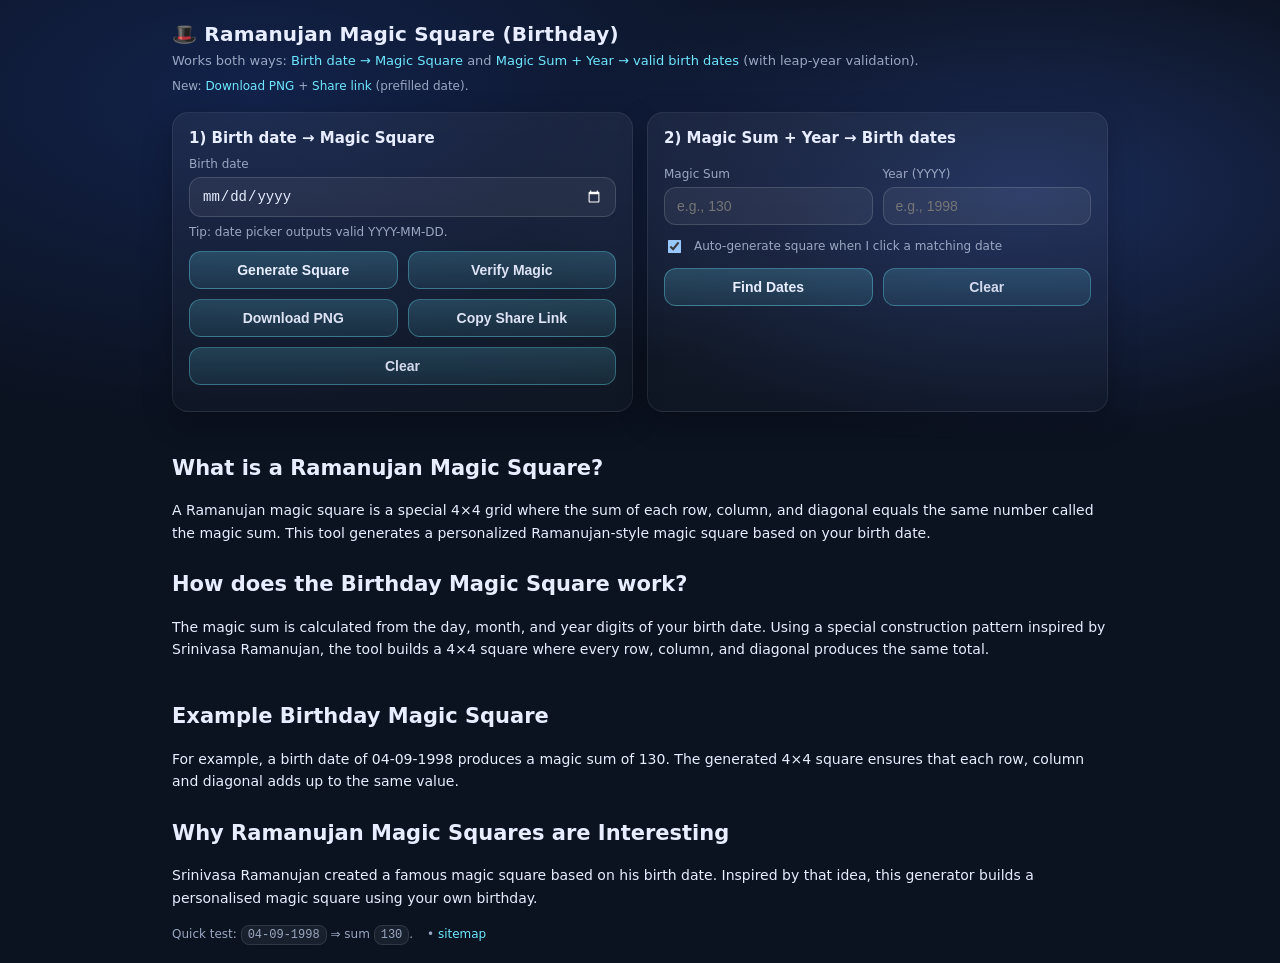
==== index.html @ a91598df "Update index.html" ====
<!doctype html>
<html lang="en">
<head>
  
  <meta charset="utf-8" />
  <meta name="google-site-verification" content="lwmIH0COVe7Sf23P18kkecGNqi7TehryeBCQibFoxdU" />
  <meta name="viewport" content="width=device-width,initial-scale=1" />
  <meta name="color-scheme" content="dark" />
  <meta name="theme-color" content="#0b1220" />

  <link rel="preload" as="image" href="./assets/og-image.png" />

  <title>Ramanujan Magic Square Generator – Birthday 4×4 Magic Square Calculator</title>
  <meta name="description" content="Generate a Ramanujan-style 4x4 birthday magic square instantly. Calculate magic sum, reverse-search birth dates, download PNG, and share your personalized magic square." />
  <meta name="robots" content="index,follow" />

  <link rel="canonical" href="https://alif1601.github.io/ramanujan-magic-square/" />

  <meta property="og:title" content="Ramanujan Magic Square Generator (Birthday Calculator)" />
<meta property="og:description" content="Generate a Ramanujan-style birthday magic square instantly. Enter your birth date to create a 4×4 magic square, download PNG, and share your personalized result." />
<meta property="og:type" content="website" />
<meta property="og:url" content="https://alif1601.github.io/ramanujan-magic-square/" />
<meta property="og:image" content="https://alif1601.github.io/ramanujan-magic-square/assets/og-image.png" />

  
  <meta name="twitter:card" content="summary_large_image" />
  <meta name="twitter:title" content="Ramanujan Magic Square Generator – Birthday 4×4 Magic Square Calculator" />
  <meta name="twitter:description" content="Generate a Ramanujan-style 4×4 birthday magic square instantly. Download PNG and share links." />
  <meta name="twitter:image" content="https://alif1601.github.io/ramanujan-magic-square/assets/og-image.png" />

  <link rel="manifest" href="./site.webmanifest" />
  <link rel="icon" href="./assets/favicon.svg" type="image/svg+xml" />
  <link rel="apple-touch-icon" href="./assets/apple-touch-icon.png" />

  <meta http-equiv="Content-Security-Policy"
      content="default-src 'self';
               img-src 'self' data: https:;
               style-src 'self' 'unsafe-inline';
               script-src 'self' 'unsafe-inline' https://www.googletagmanager.com https://www.google-analytics.com;
               connect-src 'self' https://www.google-analytics.com https://region1.google-analytics.com;
               object-src 'none';
               base-uri 'self';
               frame-ancestors 'none';" />

  <style>
    :root {
      --bg:#0b1220;
      --card:#121b2f;
      --muted:#9aa7c2;
      --text:#e8eeff;
      --accent:#6ee7ff;
      --good:#7CFF9A;
      --bad:#ff7c7c;
    }

    * { box-sizing: border-box; }

    body {
      margin: 0;
      font-family: system-ui, -apple-system, Segoe UI, Roboto, Arial, sans-serif;
      background:
        radial-gradient(1200px 600px at 20% 10%, #12224a 0%, transparent 55%),
        radial-gradient(1000px 500px at 80% 20%, #1b2c5a 0%, transparent 50%),
        var(--bg);
      color: var(--text);
    }

    .wrap {
      max-width: 980px;
      margin: 0 auto;
      padding: 22px;
    }

    header {
      display:flex;
      gap:14px;
      align-items:center;
      justify-content:space-between;
      flex-wrap:wrap;
    }

    h1 {
      margin: 0;
      font-size: 20px;
      letter-spacing: .2px;
    }

    .sub {
      margin-top: 6px;
      color: var(--muted);
      font-size: 13px;
      line-height: 1.35;
    }

    .grid {
      margin-top: 18px;
      display:grid;
      gap: 14px;
      grid-template-columns: 1fr;
    }

    @media (min-width: 860px) {
      .grid { grid-template-columns: 1fr 1fr; }
    }

    .card {
      background: linear-gradient(180deg, rgba(255,255,255,.05), rgba(255,255,255,.02));
      border: 1px solid rgba(255,255,255,.08);
      border-radius: 16px;
      padding: 16px;
      box-shadow: 0 10px 30px rgba(0,0,0,.25);
    }

    .card h2 {
      margin: 0 0 10px;
      font-size: 15px;
    }

    label {
      display:block;
      font-size: 12px;
      color: var(--muted);
      margin: 10px 0 6px;
    }

    input, button {
      width: 100%;
      background: rgba(255,255,255,.06);
      color: var(--text);
      border: 1px solid rgba(255,255,255,.14);
      border-radius: 12px;
      padding: 10px 12px;
      outline: none;
      font-size: 14px;
    }

    input:focus {
      border-color: rgba(110,231,255,.55);
      box-shadow: 0 0 0 3px rgba(110,231,255,.16);
    }

    button {
      cursor:pointer;
      background: linear-gradient(180deg, rgba(110,231,255,.20), rgba(110,231,255,.10));
      border-color: rgba(110,231,255,.35);
      transition: transform .05s ease;
      font-weight: 700;
    }

    button:active { transform: translateY(1px); }

    .row {
      display:grid;
      gap: 10px;
      grid-template-columns: 1fr;
    }

    @media (min-width: 520px) {
      .row { grid-template-columns: 1fr 1fr; }
    }

    .hint {
      font-size: 12px;
      color: var(--muted);
      margin-top: 8px;
    }

    .msg {
      margin-top: 10px;
      font-size: 13px;
    }

    .msg.good { color: var(--good); }
    .msg.bad { color: var(--bad); }

    .sq-wrap {
      margin-top: 10px;
      display:flex;
      gap: 14px;
      flex-wrap:wrap;
      align-items:flex-start;
    }

    table.square {
      border-collapse: separate;
      border-spacing: 8px;
      background: rgba(0,0,0,.18);
      padding: 10px;
      border-radius: 14px;
      border: 1px solid rgba(255,255,255,.08);
      min-width: 260px;
    }

    table.square td {
      text-align:center;
      padding: 10px 8px;
      min-width: 54px;
      background: rgba(255,255,255,.06);
      border: 1px solid rgba(255,255,255,.10);
      border-radius: 12px;
      font-variant-numeric: tabular-nums;
      font-weight: 750;
    }

    .pill {
      display:inline-flex;
      align-items:center;
      gap:8px;
      padding: 8px 10px;
      border-radius: 999px;
      border: 1px solid rgba(255,255,255,.10);
      background: rgba(255,255,255,.05);
      font-size: 12px;
      color: var(--muted);
      margin-top: 8px;
    }

    .pill b { color: var(--text); }
    .accent { color: var(--accent); }

    .results {
      margin-top: 10px;
      max-height: 260px;
      overflow:auto;
      border-radius: 12px;
      border: 1px solid rgba(255,255,255,.10);
      background: rgba(0,0,0,.18);
    }

    .results button.item {
      width: 100%;
      text-align:left;
      border: 0;
      border-bottom: 1px solid rgba(255,255,255,.08);
      border-radius: 0;
      background: transparent;
      padding: 10px 12px;
      font-weight: 650;
    }

    .results button.item:hover { background: rgba(255,255,255,.05); }
    .results button.item:last-child { border-bottom: 0; }

    footer {
      margin-top: 18px;
      color: var(--muted);
      font-size: 12px;
    }

    code.kbd {
      padding: 2px 6px;
      border-radius: 8px;
      background: rgba(255,255,255,.06);
      border:1px solid rgba(255,255,255,.10);
    }

    a {
      color: var(--accent);
      text-decoration: none;
    }

    a:hover { text-decoration: underline; }

    .seo-section {
      margin-top: 40px;
      font-size: 14px;
      line-height: 1.6;
    }

    .seo-section h2 {
      margin-top: 24px;
      margin-bottom: 8px;
    }

    .update-btn {
  width: auto;
  padding: 10px 16px;
  border-radius: 12px;
  border: 1px solid rgba(255, 255, 255, 0.16);
  background: linear-gradient(
    180deg,
    rgba(255, 255, 255, 0.16),
    rgba(255, 255, 255, 0.08)
  );
  color: #e8eeff;
  backdrop-filter: blur(14px);
  -webkit-backdrop-filter: blur(14px);
  box-shadow:
    0 8px 24px rgba(0, 0, 0, 0.22),
    inset 0 1px 0 rgba(255, 255, 255, 0.14);
  transition:
    transform 0.22s ease,
    background 0.22s ease,
    border-color 0.22s ease,
    box-shadow 0.22s ease;
}

.update-btn:hover {
  background: linear-gradient(
    180deg,
    rgba(110, 231, 255, 0.26),
    rgba(110, 231, 255, 0.12)
  );
  border-color: rgba(110, 231, 255, 0.48);
  box-shadow:
    0 12px 28px rgba(0, 0, 0, 0.28),
    0 0 0 1px rgba(110, 231, 255, 0.08),
    inset 0 1px 0 rgba(255, 255, 255, 0.18);
  transform: translateY(-2px) scale(1.02);
}

.update-btn:active {
  transform: translateY(1px) scale(0.99);
  box-shadow:
    0 6px 16px rgba(0, 0, 0, 0.22),
    inset 0 1px 0 rgba(255, 255, 255, 0.12);
}

.update-btn:focus-visible {
  outline: none;
  border-color: rgba(110, 231, 255, 0.58);
  box-shadow:
    0 0 0 4px rgba(110, 231, 255, 0.16),
    0 10px 24px rgba(0, 0, 0, 0.24);
}
  </style>

<script type="application/ld+json">
{
  "@context": "https://schema.org",
  "@type": "WebApplication",
  "name": "Ramanujan Magic Square Generator",
  "applicationCategory": "EducationalApplication",
  "operatingSystem": "Any",
  "url": "https://alif1601.github.io/ramanujan-magic-square/",
  "description": "Generate Ramanujan-style 4x4 birthday magic squares and reverse-search dates from Magic Sum and Year."
}
</script>

<script type="application/ld+json">
{
  "@context": "https://schema.org",
  "@type": "FAQPage",
  "mainEntity": [
    {
      "@type": "Question",
      "name": "What is a Ramanujan magic square?",
      "acceptedAnswer": {
        "@type": "Answer",
        "text": "A Ramanujan magic square is a 4x4 grid where each row, column, and diagonal adds up to the same number."
      }
    },
    {
      "@type": "Question",
      "name": "How does the birthday magic square work?",
      "acceptedAnswer": {
        "@type": "Answer",
        "text": "The magic sum is calculated from the day, month, and year parts of a birth date, then arranged into a special 4x4 pattern."
      }
    },
    {
      "@type": "Question",
      "name": "Can I download and share my magic square?",
      "acceptedAnswer": {
        "@type": "Answer",
        "text": "Yes. You can download your generated magic square as a PNG image and copy a shareable link."
      }
    }
  ]
}
</script>


<!-- Google Analytics -->
<script async src="https://www.googletagmanager.com/gtag/js?id=G-GKW99BFEE0"></script>
<script>
window.dataLayer = window.dataLayer || [];
function gtag(){dataLayer.push(arguments);}
gtag('js', new Date());

gtag('config', 'G-GKW99BFEE0');
</script>
  
</head>

<body>
<div id="updateBanner" style="
  display:none;
  position: fixed;
  left: 14px;
  right: 14px;
  bottom: 14px;
  z-index: 9999;
  background: linear-gradient(
    180deg,
    rgba(18,27,47,0.82),
    rgba(18,27,47,0.68)
  );
  backdrop-filter: blur(18px);
  -webkit-backdrop-filter: blur(18px);
  border: 1px solid rgba(255,255,255,.12);
  border-radius: 16px;
  padding: 14px;
  box-shadow:
    0 12px 32px rgba(0,0,0,.38),
    inset 0 1px 0 rgba(255,255,255,.08);
  color: #e8eeff;
">
  <div style="display:flex; gap:12px; align-items:center; justify-content:space-between; flex-wrap:wrap;">
    <div style="font-size:13px; line-height:1.5;">
      🔄 <b>New version available.</b> Refresh to update your app.
    </div>

    <div style="display:flex; gap:10px; align-items:center;">
      <button id="btnRefreshNow" class="update-btn" type="button">Refresh</button>
      <button id="btnDismissUpdate" class="update-btn" type="button" style="opacity:.92;">Later</button>
    </div>
  </div>
</div>

  <div class="wrap">
    <header>
      <div>
        <h1>🎩 Ramanujan Magic Square (Birthday)</h1>
        <div class="sub">
          Works both ways: <span class="accent">Birth date → Magic Square</span> and
          <span class="accent">Magic Sum + Year → valid birth dates</span> (with leap-year validation).
          <div class="hint">
            New: <span class="accent">Download PNG</span> + <span class="accent">Share link</span> (prefilled date).
          </div>
        </div>
      </div>
    </header>

    <div class="grid">
      <section class="card" aria-label="Birth date to Magic Square">
        <h2>1) Birth date → Magic Square</h2>

        <label for="dob">Birth date</label>
        <input id="dob" type="date" />

        <div class="hint">Tip: date picker outputs valid YYYY-MM-DD.</div>

        <div style="margin-top:12px; display:flex; gap:10px; flex-wrap:wrap;">
          <button id="btnGen" type="button" style="flex:1; min-width:180px;">Generate Square</button>
          <button id="btnVerify1" type="button" style="flex:1; min-width:180px; opacity:.95;">Verify Magic</button>
          <button id="btnPng1" type="button" style="flex:1; min-width:180px; opacity:.95;">Download PNG</button>
          <button id="btnShare1" type="button" style="flex:1; min-width:180px; opacity:.95;">Copy Share Link</button>
          <button id="btnClear1" type="button" style="flex:1; min-width:140px; opacity:.9;">Clear</button>
        </div>

        <div id="msg1" class="msg" role="status" aria-live="polite"></div>

        <div id="out1" class="sq-wrap" style="display:none;">
          <div>
            <table class="square" id="sq1" aria-label="Generated magic square"></table>
            <div class="pill">Magic Sum: <b id="sum1"></b></div>
            <div class="pill">Top row: <b id="toprow1"></b></div>
            <div class="pill">Verify: <b id="verify1"></b></div>
          </div>
          <div style="flex:1; min-width:220px;">
            <div class="pill">Formula: <b>S = d + m + (y/100) + (y%100)</b></div>
            <div class="hint" style="margin-top:10px;">
              This generates a true 4×4 magic square (all rows/cols/diagonals sum to S).
            </div>
            <div class="hint" style="margin-top:6px;">
              Share link example: <code class="kbd">?d=4&m=9&y=1998</code>
            </div>
          </div>
        </div>
      </section>

      <section class="card" aria-label="Reverse search from Magic Sum and Year">
        <h2>2) Magic Sum + Year → Birth dates</h2>

        <div class="row">
          <div>
            <label for="sumIn">Magic Sum</label>
            <input id="sumIn" type="number" inputmode="numeric" placeholder="e.g., 130" />
          </div>
          <div>
            <label for="yearIn">Year (YYYY)</label>
            <input id="yearIn" type="number" inputmode="numeric" placeholder="e.g., 1998" />
          </div>
        </div>

        <label for="autoSquare" style="display:flex; gap:10px; align-items:center; margin-top:12px;">
          <input id="autoSquare" type="checkbox" style="width:auto; transform: scale(1.05);" checked />
          Auto-generate square when I click a matching date
        </label>

        <div style="margin-top:12px; display:flex; gap:10px; flex-wrap:wrap;">
          <button id="btnFind" type="button" style="flex:1; min-width:180px;">Find Dates</button>
          <button id="btnClear2" type="button" style="flex:1; min-width:140px; opacity:.9;">Clear</button>
        </div>

        <div id="msg2" class="msg" role="status" aria-live="polite"></div>

        <div id="resultBox" style="display:none;">
          <div class="pill">Matches found: <b id="count2"></b></div>
          <div class="results" id="results" aria-label="Matching dates list"></div>

          <div id="picked" style="display:none; margin-top:12px;">
            <div class="pill">Selected date: <b id="pickedDate"></b></div>
            <div class="sq-wrap">
              <table class="square" id="sq2" aria-label="Magic square for selected date"></table>
              <div>
                <div class="pill">Magic Sum: <b id="sum2"></b></div>
                <div class="pill">Top row: <b id="toprow2"></b></div>
                <div class="pill">Verify: <b id="verify2"></b></div>

                <button id="btnVerify2" type="button" style="margin-top:10px;">Verify Magic</button>
                <button id="btnPng2" type="button" style="margin-top:10px;">Download PNG</button>
                <button id="btnShare2" type="button" style="margin-top:10px;">Copy Share Link</button>
              </div>
            </div>
          </div>
        </div>
      </section>
    </div>

    <section class="seo-section">
      <h2>What is a Ramanujan Magic Square?</h2>
      <p>
        A Ramanujan magic square is a special 4×4 grid where the sum of each row,
        column, and diagonal equals the same number called the magic sum.
        This tool generates a personalized Ramanujan-style magic square
        based on your birth date.
      </p>

      <h2>How does the Birthday Magic Square work?</h2>
      <p>
        The magic sum is calculated from the day, month, and year digits of
        your birth date. Using a special construction pattern inspired by
        Srinivasa Ramanujan, the tool builds a 4×4 square where every row,
        column, and diagonal produces the same total.
      </p>
    </section>

    <section class="seo-section">

<h2>Example Birthday Magic Square</h2>

<p>
For example, a birth date of 04-09-1998 produces a magic sum of 130.
The generated 4×4 square ensures that each row, column and diagonal
adds up to the same value.
</p>

<h2>Why Ramanujan Magic Squares are Interesting</h2>

<p>
Srinivasa Ramanujan created a famous magic square based on his birth
date. Inspired by that idea, this generator builds a personalised
magic square using your own birthday.
</p>

</section>

    <footer>
      Quick test: <code class="kbd">04-09-1998</code> ⇒ sum <code class="kbd">130</code>.
      <span style="margin-left:10px;">•</span>
      <a href="./sitemap.xml">sitemap</a>
    </footer>
  </div>

  <script>
(function registerSW() {
  if (!("serviceWorker" in navigator)) return;

  const banner = document.getElementById("updateBanner");
  const btnRefresh = document.getElementById("btnRefreshNow");
  const btnDismiss = document.getElementById("btnDismissUpdate");

  function showBanner(reg) {
    if (!banner) return;
    banner.style.display = "block";

    btnDismiss?.addEventListener("click", () => {
      banner.style.display = "none";
    }, { once: true });

    btnRefresh?.addEventListener("click", () => {
      if (reg && reg.waiting) {
        reg.waiting.postMessage({ type: "SKIP_WAITING" });
      } else {
        window.location.reload();
      }
    }, { once: true });
  }

  window.addEventListener("load", async () => {
    try {
      const reg = await navigator.serviceWorker.register("./sw.js");

      if (reg.waiting) showBanner(reg);

      reg.addEventListener("updatefound", () => {
        const newWorker = reg.installing;
        if (!newWorker) return;

        newWorker.addEventListener("statechange", () => {
          if (newWorker.state === "installed" && navigator.serviceWorker.controller) {
            showBanner(reg);
          }
        });
      });

      let reloaded = false;
      navigator.serviceWorker.addEventListener("controllerchange", () => {
        if (reloaded) return;
        reloaded = true;
        window.location.reload();
      });
    } catch {
      // ignore SW errors
    }
  });
})();

    function showToast(text) {
      const toast = document.createElement("div");
      toast.textContent = text;
      toast.style.position = "fixed";
      toast.style.bottom = "20px";
      toast.style.left = "50%";
      toast.style.transform = "translateX(-50%)";
      toast.style.background = "#121b2f";
      toast.style.color = "#e8eeff";
      toast.style.padding = "10px 16px";
      toast.style.borderRadius = "10px";
      toast.style.fontSize = "13px";
      toast.style.zIndex = "9999";
      document.body.appendChild(toast);

      setTimeout(() => {
        toast.remove();
      }, 2000);
    }

    function isLeapYear(y) {
      if (y % 400 === 0) return true;
      if (y % 100 === 0) return false;
      return (y % 4 === 0);
    }

    function daysInMonth(m, y) {
      switch (m) {
        case 1: return 31;
        case 2: return isLeapYear(y) ? 29 : 28;
        case 3: return 31;
        case 4: return 30;
        case 5: return 31;
        case 6: return 30;
        case 7: return 31;
        case 8: return 31;
        case 9: return 30;
        case 10: return 31;
        case 11: return 30;
        case 12: return 31;
        default: return 0;
      }
    }

    function pad2(n) {
      return String(n).padStart(2, "0");
    }

    function parseDateInput(iso) {
      if (!iso || !/^\d{4}-\d{2}-\d{2}$/.test(iso)) return null;
      const [Y, M, D] = iso.split("-").map(Number);
      const maxD = daysInMonth(M, Y);
      if (M < 1 || M > 12) return null;
      if (D < 1 || D > maxD) return null;
      return { d: D, m: M, y: Y };
    }

    function buildMagicSquare(d, m, y) {
      const a = Math.floor(y / 100);
      const b = y % 100;
      const S = d + m + a + b;

      const sq = [
        [d,     m,     a,     b],
        [b + 1, a - 1, m - 3, d + 3],
        [m - 2, d + 2, b + 2, a - 2],
        [a + 1, b - 1, d + 1, m - 1],
      ];

      return { sq, S, topRow: `${d} + ${m} + ${a} + ${b} = ${S}` };
    }

    function renderSquare(tableEl, sq) {
      tableEl.innerHTML = "";
      const tbody = document.createElement("tbody");
      for (let i = 0; i < 4; i++) {
        const tr = document.createElement("tr");
        for (let j = 0; j < 4; j++) {
          const td = document.createElement("td");
          td.textContent = sq[i][j];
          tr.appendChild(td);
        }
        tbody.appendChild(tr);
      }
      tableEl.appendChild(tbody);
    }

    function setMsg(el, text, kind) {
      el.textContent = text || "";
      el.className = "msg " + (kind || "");
    }

    function verifyMagicSquare(sq, expectedSum) {
      if (!sq || sq.length !== 4) return { ok: false, detail: "Invalid square" };

      const sums = [];

      for (let r = 0; r < 4; r++) {
        sums.push(sq[r].reduce((a, v) => a + v, 0));
      }

      for (let c = 0; c < 4; c++) {
        let s = 0;
        for (let r = 0; r < 4; r++) s += sq[r][c];
        sums.push(s);
      }

      let d1 = 0, d2 = 0;
      for (let i = 0; i < 4; i++) {
        d1 += sq[i][i];
        d2 += sq[i][3 - i];
      }
      sums.push(d1, d2);

      const ok = sums.every(v => v === expectedSum);
      if (ok) {
        return { ok: true, detail: `✅ All rows/cols/diagonals = ${expectedSum}` };
      }

      const bad = sums.filter(v => v !== expectedSum);
      return { ok: false, detail: `❌ Not magic. Expected ${expectedSum}, mismatches: ${bad.join(", ")}` };
    }

    function getBaseUrl() {
      return window.location.origin + window.location.pathname.replace(/\/index\.html$/, "");
    }

    function buildShareUrl(d, m, y) {
      const base = getBaseUrl().replace(/\/$/, "");
      const qs = new URLSearchParams({ d: String(d), m: String(m), y: String(y) });
      return `${base}/?${qs.toString()}`;
    }

    async function copyToClipboard(text) {
      try {
        await navigator.clipboard.writeText(text);
        return true;
      } catch {
        const ta = document.createElement("textarea");
        ta.value = text;
        ta.style.position = "fixed";
        ta.style.left = "-9999px";
        document.body.appendChild(ta);
        ta.select();
        const ok = document.execCommand("copy");
        document.body.removeChild(ta);
        return ok;
      }
    }

    function roundRect(ctx, x, y, w, h, r, fill, stroke) {
      const radius = typeof r === "number" ? { tl: r, tr: r, br: r, bl: r } : r;
      ctx.beginPath();
      ctx.moveTo(x + radius.tl, y);
      ctx.lineTo(x + w - radius.tr, y);
      ctx.quadraticCurveTo(x + w, y, x + w, y + radius.tr);
      ctx.lineTo(x + w, y + h - radius.br);
      ctx.quadraticCurveTo(x + w, y + h, x + w - radius.br, y + h);
      ctx.lineTo(x + radius.bl, y + h);
      ctx.quadraticCurveTo(x, y + h, x, y + h - radius.bl);
      ctx.lineTo(x, y + radius.tl);
      ctx.quadraticCurveTo(x, y, x + radius.tl, y);
      ctx.closePath();
      if (fill) ctx.fill();
      if (stroke) ctx.stroke();
    }

    function drawSquareToCanvas(ctx, sq, S, title) {
      const W = ctx.canvas.width;
      const H = ctx.canvas.height;

      ctx.fillStyle = "#0b1220";
      ctx.fillRect(0, 0, W, H);

      ctx.fillStyle = "#e8eeff";
      ctx.font = "700 44px system-ui, -apple-system, Segoe UI, Roboto, Arial";
      ctx.fillText(title, 60, 90);

      ctx.fillStyle = "#9aa7c2";
      ctx.font = "500 28px system-ui, -apple-system, Segoe UI, Roboto, Arial";
      ctx.fillText(`Magic Sum: ${S}`, 60, 135);

      const gridSize = 520;
      const x0 = 60;
      const y0 = 180;
      const cell = gridSize / 4;

      ctx.fillStyle = "rgba(255,255,255,0.06)";
      roundRect(ctx, x0 - 18, y0 - 18, gridSize + 36, gridSize + 36, 24, true, false);

      ctx.font = "700 44px ui-monospace, SFMono-Regular, Menlo, Monaco, Consolas, 'Liberation Mono', 'Courier New', monospace";
      ctx.textAlign = "center";
      ctx.textBaseline = "middle";

      for (let r = 0; r < 4; r++) {
        for (let c = 0; c < 4; c++) {
          const x = x0 + c * cell;
          const y = y0 + r * cell;

          ctx.fillStyle = "rgba(255,255,255,0.08)";
          roundRect(ctx, x + 10, y + 10, cell - 20, cell - 20, 18, true, false);

          ctx.fillStyle = "#e8eeff";
          ctx.fillText(String(sq[r][c]), x + cell / 2, y + cell / 2);
        }
      }

      ctx.textAlign = "left";
      ctx.fillStyle = "#6ee7ff";
      ctx.font = "600 24px system-ui, -apple-system, Segoe UI, Roboto, Arial";
      ctx.fillText("Ramanujan Magic Square", 60, H - 60);

      ctx.fillStyle = "#9aa7c2";
      ctx.font = "500 20px system-ui, -apple-system, Segoe UI, Roboto, Arial";
      ctx.fillText(getBaseUrl(), 60, H - 30);
    }

    function downloadSquarePNG(sq, S, label) {
      const canvas = document.createElement("canvas");
      canvas.width = 1200;
      canvas.height = 800;

      const ctx = canvas.getContext("2d");
      drawSquareToCanvas(ctx, sq, S, `Birthday: ${label}`);

      const a = document.createElement("a");
      a.download = `ramanujan-magic-square-${label}.png`;
      a.href = canvas.toDataURL("image/png");
      a.click();
    }

    const dob = document.getElementById("dob");
    const btnGen = document.getElementById("btnGen");
    const btnVerify1 = document.getElementById("btnVerify1");
    const btnPng1 = document.getElementById("btnPng1");
    const btnShare1 = document.getElementById("btnShare1");
    const btnClear1 = document.getElementById("btnClear1");
    const msg1 = document.getElementById("msg1");
    const out1 = document.getElementById("out1");
    const sq1 = document.getElementById("sq1");
    const sum1 = document.getElementById("sum1");
    const toprow1 = document.getElementById("toprow1");
    const verify1 = document.getElementById("verify1");

    const sumIn = document.getElementById("sumIn");
    const yearIn = document.getElementById("yearIn");
    const autoSquare = document.getElementById("autoSquare");
    const btnFind = document.getElementById("btnFind");
    const btnClear2 = document.getElementById("btnClear2");
    const msg2 = document.getElementById("msg2");
    const resultBox = document.getElementById("resultBox");
    const results = document.getElementById("results");
    const count2 = document.getElementById("count2");
    const picked = document.getElementById("picked");
    const pickedDate = document.getElementById("pickedDate");
    const sq2 = document.getElementById("sq2");
    const sum2 = document.getElementById("sum2");
    const toprow2 = document.getElementById("toprow2");
    const verify2 = document.getElementById("verify2");
    const btnVerify2 = document.getElementById("btnVerify2");
    const btnPng2 = document.getElementById("btnPng2");
    const btnShare2 = document.getElementById("btnShare2");

    let lastSq1 = null;
    let lastS1 = null;

    btnGen.addEventListener("click", () => {
      const p = parseDateInput(dob.value);
      if (!p) {
        out1.style.display = "none";
        setMsg(msg1, "Please pick a valid date.", "bad");
        return;
      }

      const { sq, S, topRow } = buildMagicSquare(p.d, p.m, p.y);
      lastSq1 = sq;
      lastS1 = S;

      renderSquare(sq1, sq);
      sum1.textContent = S;
      toprow1.textContent = topRow;

      const v = verifyMagicSquare(sq, S);
      verify1.textContent = v.detail;

      out1.style.display = "flex";
      setMsg(msg1, `Done! Generated square for ${pad2(p.d)}-${pad2(p.m)}-${p.y}.`, "good");

      sumIn.value = S;
      yearIn.value = p.y;
    });

    btnVerify1.addEventListener("click", () => {
      if (!lastSq1 || !Number.isFinite(lastS1)) {
        setMsg(msg1, "Generate a square first, then verify.", "bad");
        return;
      }
      const v = verifyMagicSquare(lastSq1, lastS1);
      verify1.textContent = v.detail;
      setMsg(msg1, v.ok ? "Magic square verified ✅" : "Verification failed ❌", v.ok ? "good" : "bad");
    });

    btnPng1.addEventListener("click", () => {
      const p = parseDateInput(dob.value);
      if (!p) {
        setMsg(msg1, "Pick a valid date first.", "bad");
        return;
      }
      const { sq, S } = buildMagicSquare(p.d, p.m, p.y);
      const label = `${pad2(p.d)}-${pad2(p.m)}-${p.y}`;
      downloadSquarePNG(sq, S, label);
      setMsg(msg1, "PNG downloaded ✅", "good");
      showToast("PNG downloaded!");
    });

    btnShare1.addEventListener("click", async () => {
      const p = parseDateInput(dob.value);
      if (!p) {
        setMsg(msg1, "Pick a valid date first.", "bad");
        return;
      }
      const url = buildShareUrl(p.d, p.m, p.y);
      const ok = await copyToClipboard(url);
      setMsg(msg1, ok ? "Share link copied ✅" : "Copy failed ❌", ok ? "good" : "bad");
      if (ok) showToast("Link copied!");
    });

    btnClear1.addEventListener("click", () => {
      dob.value = "";
      out1.style.display = "none";
      setMsg(msg1, "", "");
      lastSq1 = null;
      lastS1 = null;
    });

    function findDates(S, y) {
      const a = Math.floor(y / 100);
      const b = y % 100;
      const matches = [];
      for (let m = 1; m <= 12; m++) {
        const maxD = daysInMonth(m, y);
        for (let d = 1; d <= maxD; d++) {
          if (d + m + a + b === S) matches.push({ d, m, y });
        }
      }
      return matches;
    }

    function showPicked(dmy) {
      const label = `${pad2(dmy.d)}-${pad2(dmy.m)}-${dmy.y}`;
      pickedDate.textContent = label;

      const { sq, S, topRow } = buildMagicSquare(dmy.d, dmy.m, dmy.y);
      renderSquare(sq2, sq);
      sum2.textContent = S;
      toprow2.textContent = topRow;

      const v = verifyMagicSquare(sq, S);
      verify2.textContent = v.detail;

      picked.style.display = "block";
    }

    btnFind.addEventListener("click", () => {
      const S = Number(sumIn.value);
      const y = Number(yearIn.value);

      if (!Number.isFinite(S) || sumIn.value.trim() === "") {
        setMsg(msg2, "Please enter a valid Magic Sum (number).", "bad");
        resultBox.style.display = "none";
        return;
      }

      if (!Number.isInteger(y) || y <= 0 || yearIn.value.trim() === "") {
        setMsg(msg2, "Please enter a valid Year (positive integer).", "bad");
        resultBox.style.display = "none";
        return;
      }

      const matches = findDates(S, y);
      results.innerHTML = "";
      picked.style.display = "none";
      resultBox.style.display = "block";
      count2.textContent = matches.length;

      if (matches.length === 0) {
        setMsg(msg2, `No valid birth date found for Magic Sum ${S} in year ${y}.`, "bad");
        return;
      }

      setMsg(msg2, `Found ${matches.length} valid date(s). Click one to view its magic square.`, "good");

      for (const dmy of matches) {
        const btn = document.createElement("button");
        btn.type = "button";
        btn.className = "item";
        btn.textContent = `${pad2(dmy.d)}-${pad2(dmy.m)}-${dmy.y}`;
        btn.addEventListener("click", () => {
          if (autoSquare.checked) {
            showPicked(dmy);
          } else {
            picked.style.display = "none";
            setMsg(msg2, `Selected ${btn.textContent}. (Enable auto-generate to show square)`, "good");
          }
        });
        results.appendChild(btn);
      }

      if (autoSquare.checked) showPicked(matches[0]);
    });

    btnVerify2.addEventListener("click", () => {
      const expected = Number(sum2.textContent);
      if (!Number.isFinite(expected)) {
        setMsg(msg2, "Select a date first.", "bad");
        return;
      }

      const cells = [...sq2.querySelectorAll("td")].map(td => Number(td.textContent));
      if (cells.length !== 16 || cells.some(n => !Number.isFinite(n))) {
        setMsg(msg2, "No square found to verify.", "bad");
        return;
      }

      const sq = [
        cells.slice(0, 4),
        cells.slice(4, 8),
        cells.slice(8, 12),
        cells.slice(12, 16)
      ];

      const v = verifyMagicSquare(sq, expected);
      verify2.textContent = v.detail;
      setMsg(msg2, v.ok ? "Magic square verified ✅" : "Verification failed ❌", v.ok ? "good" : "bad");
    });

    btnPng2.addEventListener("click", () => {
      const label = pickedDate.textContent?.trim();
      const expected = Number(sum2.textContent);
      const cells = [...sq2.querySelectorAll("td")].map(td => Number(td.textContent));

      if (!label || !Number.isFinite(expected) || cells.length !== 16) {
        setMsg(msg2, "Select a date first.", "bad");
        return;
      }

      const sq = [
        cells.slice(0, 4),
        cells.slice(4, 8),
        cells.slice(8, 12),
        cells.slice(12, 16)
      ];

      downloadSquarePNG(sq, expected, label);
      setMsg(msg2, "PNG downloaded ✅", "good");
      showToast("PNG downloaded!");
    });

    btnShare2.addEventListener("click", async () => {
      const label = pickedDate.textContent?.trim();
      if (!label) {
        setMsg(msg2, "Select a date first.", "bad");
        return;
      }

      const [dd, mm, yy] = label.split("-").map(Number);
      const url = buildShareUrl(dd, mm, yy);
      const ok = await copyToClipboard(url);
      setMsg(msg2, ok ? "Share link copied ✅" : "Copy failed ❌", ok ? "good" : "bad");
      if (ok) showToast("Link copied!");
    });

    btnClear2.addEventListener("click", () => {
      sumIn.value = "";
      yearIn.value = "";
      results.innerHTML = "";
      picked.style.display = "none";
      resultBox.style.display = "none";
      setMsg(msg2, "", "");
    });

    (function hydrateFromQuery() {
      const q = new URLSearchParams(window.location.search);
      const d = Number(q.get("d"));
      const m = Number(q.get("m"));
      const y = Number(q.get("y"));

      if (!Number.isInteger(d) || !Number.isInteger(m) || !Number.isInteger(y)) return;

      const maxD = daysInMonth(m, y);
      if (m < 1 || m > 12 || d < 1 || d > maxD) return;

      dob.value = `${String(y).padStart(4, "0")}-${pad2(m)}-${pad2(d)}`;
      btnGen.click();
    })();
  </script>
</body>
</html>
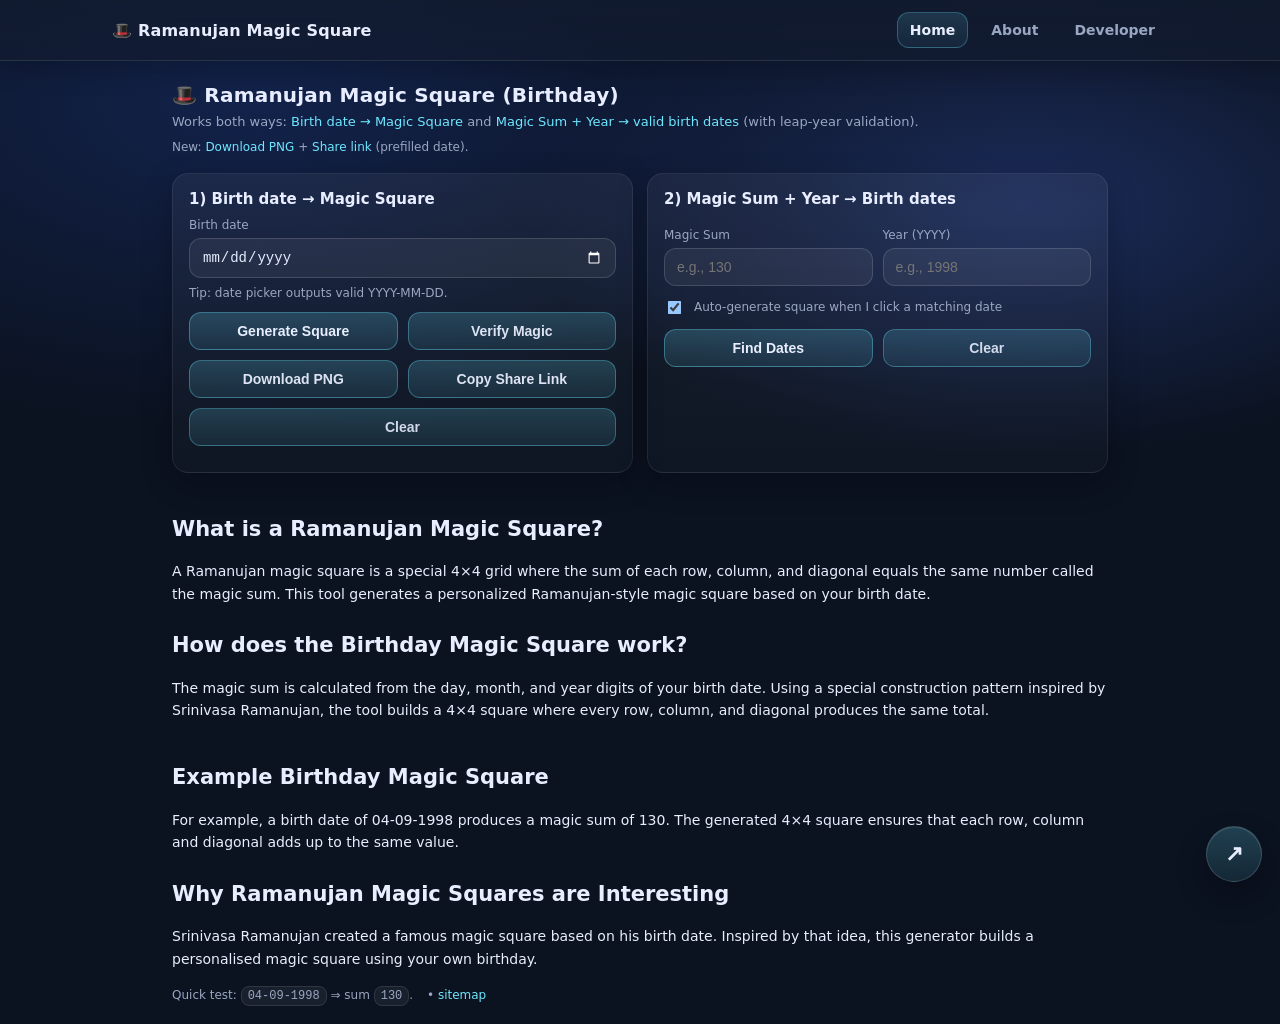
==== commit ff46ac9c: "Update index.html" ====
--- a/index.html
+++ b/index.html
@@ -1,5 +1,7 @@
 <!doctype html>
 <html lang="en">
+<link rel="stylesheet" href="./nav.css" />
+<script defer src="./nav.js"></script>
 <head>
   
   <meta charset="utf-8" />
--- a/nav.css
+++ b/nav.css
@@ -0,0 +1,162 @@
+:root {
+  --nav-bg: rgba(18, 27, 47, 0.72);
+  --nav-border: rgba(255, 255, 255, 0.1);
+  --nav-text: #e8eeff;
+  --nav-muted: #9aa7c2;
+  --nav-accent: #6ee7ff;
+}
+
+.top-nav {
+  position: sticky;
+  top: 0;
+  z-index: 999;
+  backdrop-filter: blur(16px);
+  -webkit-backdrop-filter: blur(16px);
+  background: linear-gradient(
+    180deg,
+    rgba(18, 27, 47, 0.86),
+    rgba(18, 27, 47, 0.7)
+  );
+  border-bottom: 1px solid var(--nav-border);
+  box-shadow: 0 10px 24px rgba(0, 0, 0, 0.18);
+}
+
+.top-nav-inner {
+  max-width: 1100px;
+  margin: 0 auto;
+  padding: 12px 22px;
+  display: flex;
+  align-items: center;
+  justify-content: space-between;
+  gap: 12px;
+  flex-wrap: wrap;
+}
+
+.top-nav-brand {
+  color: var(--nav-text);
+  text-decoration: none;
+  font-weight: 800;
+  letter-spacing: 0.2px;
+  font-size: 16px;
+}
+
+.top-nav-links {
+  display: flex;
+  align-items: center;
+  gap: 10px;
+  flex-wrap: wrap;
+}
+
+.top-nav-link {
+  color: var(--nav-muted);
+  text-decoration: none;
+  font-size: 14px;
+  font-weight: 700;
+  padding: 9px 12px;
+  border-radius: 12px;
+  border: 1px solid transparent;
+  transition: all 0.18s ease;
+}
+
+.top-nav-link:hover,
+.top-nav-link.active {
+  color: var(--nav-text);
+  border-color: rgba(110, 231, 255, 0.28);
+  background: linear-gradient(
+    180deg,
+    rgba(110, 231, 255, 0.14),
+    rgba(110, 231, 255, 0.06)
+  );
+}
+
+.floating-share {
+  position: fixed;
+  right: 18px;
+  bottom: 18px;
+  z-index: 999;
+}
+
+.floating-share-btn {
+  width: 56px;
+  height: 56px;
+  border: 1px solid rgba(255,255,255,.14);
+  border-radius: 50%;
+  background: linear-gradient(
+    180deg,
+    rgba(110,231,255,.22),
+    rgba(110,231,255,.10)
+  );
+  color: #e8eeff;
+  font-size: 22px;
+  font-weight: 800;
+  cursor: pointer;
+  box-shadow:
+    0 14px 30px rgba(0,0,0,.28),
+    inset 0 1px 0 rgba(255,255,255,.12);
+  backdrop-filter: blur(12px);
+  -webkit-backdrop-filter: blur(12px);
+  transition: transform .18s ease, box-shadow .18s ease, border-color .18s ease;
+}
+
+.floating-share-btn:hover {
+  transform: translateY(-2px) scale(1.03);
+  border-color: rgba(110,231,255,.42);
+  box-shadow:
+    0 18px 34px rgba(0,0,0,.34),
+    0 0 0 1px rgba(110,231,255,.08),
+    inset 0 1px 0 rgba(255,255,255,.16);
+}
+
+.floating-share-menu {
+  position: absolute;
+  right: 0;
+  bottom: 68px;
+  min-width: 210px;
+  display: none;
+  flex-direction: column;
+  gap: 8px;
+  padding: 10px;
+  border-radius: 16px;
+  border: 1px solid rgba(255,255,255,.10);
+  background: linear-gradient(
+    180deg,
+    rgba(18,27,47,.92),
+    rgba(18,27,47,.82)
+  );
+  backdrop-filter: blur(16px);
+  -webkit-backdrop-filter: blur(16px);
+  box-shadow: 0 16px 36px rgba(0,0,0,.34);
+}
+
+.floating-share.open .floating-share-menu {
+  display: flex;
+}
+
+.share-menu-btn {
+  width: 100%;
+  text-align: left;
+  border: 1px solid rgba(255,255,255,.10);
+  background: rgba(255,255,255,.04);
+  color: #e8eeff;
+  padding: 10px 12px;
+  border-radius: 12px;
+  font-weight: 700;
+  cursor: pointer;
+  transition: all .18s ease;
+}
+
+.share-menu-btn:hover {
+  border-color: rgba(110,231,255,.32);
+  background: rgba(110,231,255,.08);
+}
+
+@media (max-width: 640px) {
+  .top-nav-inner {
+    padding: 10px 14px;
+  }
+
+  .floating-share {
+    right: 14px;
+    bottom: 14px;
+  }
+}
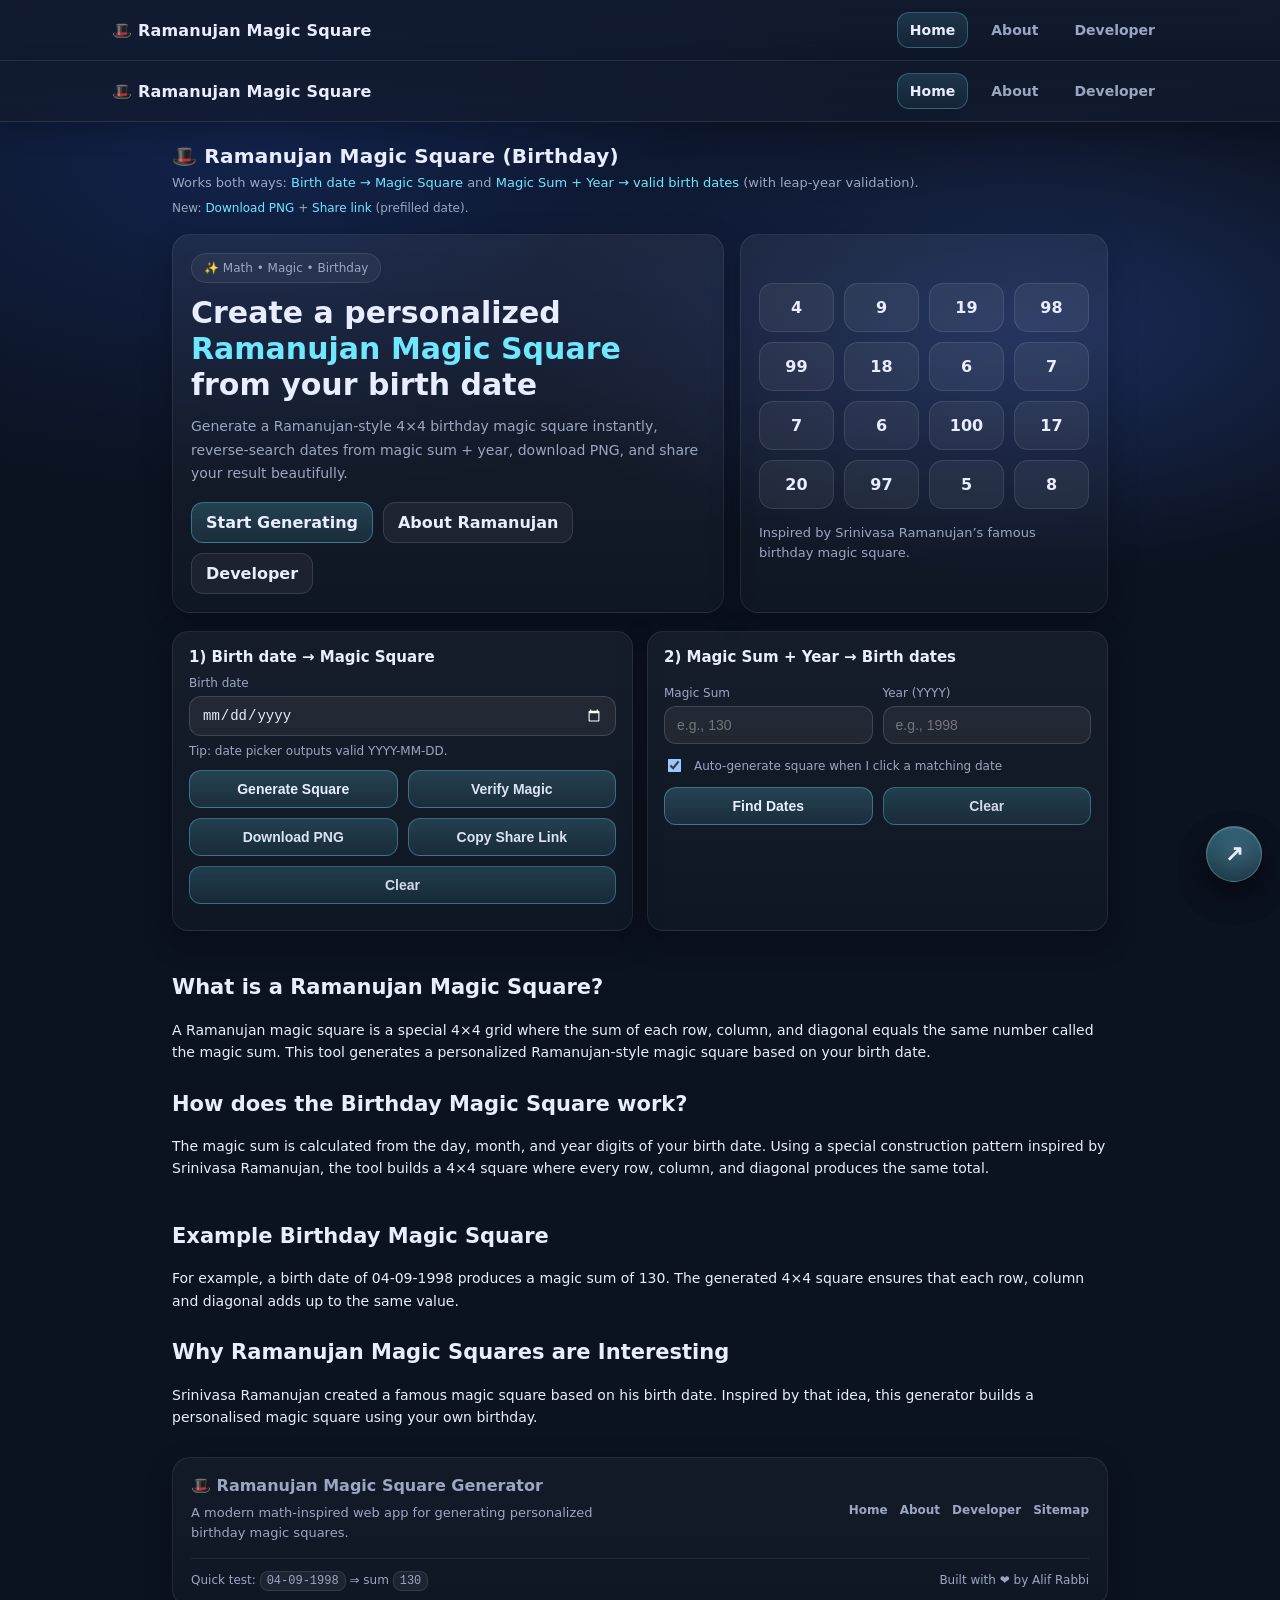
==== commit d649f36c: "Update index.html" ====
--- a/index.html
+++ b/index.html
@@ -2,8 +2,9 @@
 <html lang="en">
 <link rel="stylesheet" href="./nav.css" />
 <script defer src="./nav.js"></script>
+
 <head>
-  
+
   <meta charset="utf-8" />
   <meta name="google-site-verification" content="lwmIH0COVe7Sf23P18kkecGNqi7TehryeBCQibFoxdU" />
   <meta name="viewport" content="width=device-width,initial-scale=1" />
@@ -13,29 +14,31 @@
   <link rel="preload" as="image" href="./assets/og-image.png" />
 
   <title>Ramanujan Magic Square Generator – Birthday 4×4 Magic Square Calculator</title>
-  <meta name="description" content="Generate a Ramanujan-style 4x4 birthday magic square instantly. Calculate magic sum, reverse-search birth dates, download PNG, and share your personalized magic square." />
+  <meta name="description"
+    content="Generate a Ramanujan-style 4x4 birthday magic square instantly. Calculate magic sum, reverse-search birth dates, download PNG, and share your personalized magic square." />
   <meta name="robots" content="index,follow" />
 
   <link rel="canonical" href="https://alif1601.github.io/ramanujan-magic-square/" />
 
   <meta property="og:title" content="Ramanujan Magic Square Generator (Birthday Calculator)" />
-<meta property="og:description" content="Generate a Ramanujan-style birthday magic square instantly. Enter your birth date to create a 4×4 magic square, download PNG, and share your personalized result." />
-<meta property="og:type" content="website" />
-<meta property="og:url" content="https://alif1601.github.io/ramanujan-magic-square/" />
-<meta property="og:image" content="https://alif1601.github.io/ramanujan-magic-square/assets/og-image.png" />
-
-  
+  <meta property="og:description"
+    content="Generate a Ramanujan-style birthday magic square instantly. Enter your birth date to create a 4×4 magic square, download PNG, and share your personalized result." />
+  <meta property="og:type" content="website" />
+  <meta property="og:url" content="https://alif1601.github.io/ramanujan-magic-square/" />
+  <meta property="og:image" content="https://alif1601.github.io/ramanujan-magic-square/assets/og-image.png" />
+
+
   <meta name="twitter:card" content="summary_large_image" />
   <meta name="twitter:title" content="Ramanujan Magic Square Generator – Birthday 4×4 Magic Square Calculator" />
-  <meta name="twitter:description" content="Generate a Ramanujan-style 4×4 birthday magic square instantly. Download PNG and share links." />
+  <meta name="twitter:description"
+    content="Generate a Ramanujan-style 4×4 birthday magic square instantly. Download PNG and share links." />
   <meta name="twitter:image" content="https://alif1601.github.io/ramanujan-magic-square/assets/og-image.png" />
 
   <link rel="manifest" href="./site.webmanifest" />
   <link rel="icon" href="./assets/favicon.svg" type="image/svg+xml" />
   <link rel="apple-touch-icon" href="./assets/apple-touch-icon.png" />
 
-  <meta http-equiv="Content-Security-Policy"
-      content="default-src 'self';
+  <meta http-equiv="Content-Security-Policy" content="default-src 'self';
                img-src 'self' data: https:;
                style-src 'self' 'unsafe-inline';
                script-src 'self' 'unsafe-inline' https://www.googletagmanager.com https://www.google-analytics.com;
@@ -46,16 +49,18 @@
 
   <style>
     :root {
-      --bg:#0b1220;
-      --card:#121b2f;
-      --muted:#9aa7c2;
-      --text:#e8eeff;
-      --accent:#6ee7ff;
-      --good:#7CFF9A;
-      --bad:#ff7c7c;
-    }
-
-    * { box-sizing: border-box; }
+      --bg: #0b1220;
+      --card: #121b2f;
+      --muted: #9aa7c2;
+      --text: #e8eeff;
+      --accent: #6ee7ff;
+      --good: #7CFF9A;
+      --bad: #ff7c7c;
+    }
+
+    * {
+      box-sizing: border-box;
+    }
 
     body {
       margin: 0;
@@ -74,11 +79,11 @@
     }
 
     header {
-      display:flex;
-      gap:14px;
-      align-items:center;
-      justify-content:space-between;
-      flex-wrap:wrap;
+      display: flex;
+      gap: 14px;
+      align-items: center;
+      justify-content: space-between;
+      flex-wrap: wrap;
     }
 
     h1 {
@@ -96,21 +101,23 @@
 
     .grid {
       margin-top: 18px;
-      display:grid;
+      display: grid;
       gap: 14px;
       grid-template-columns: 1fr;
     }
 
     @media (min-width: 860px) {
-      .grid { grid-template-columns: 1fr 1fr; }
+      .grid {
+        grid-template-columns: 1fr 1fr;
+      }
     }
 
     .card {
-      background: linear-gradient(180deg, rgba(255,255,255,.05), rgba(255,255,255,.02));
-      border: 1px solid rgba(255,255,255,.08);
+      background: linear-gradient(180deg, rgba(255, 255, 255, .05), rgba(255, 255, 255, .02));
+      border: 1px solid rgba(255, 255, 255, .08);
       border-radius: 16px;
       padding: 16px;
-      box-shadow: 0 10px 30px rgba(0,0,0,.25);
+      box-shadow: 0 10px 30px rgba(0, 0, 0, .25);
     }
 
     .card h2 {
@@ -119,17 +126,18 @@
     }
 
     label {
-      display:block;
+      display: block;
       font-size: 12px;
       color: var(--muted);
       margin: 10px 0 6px;
     }
 
-    input, button {
+    input,
+    button {
       width: 100%;
-      background: rgba(255,255,255,.06);
+      background: rgba(255, 255, 255, .06);
       color: var(--text);
-      border: 1px solid rgba(255,255,255,.14);
+      border: 1px solid rgba(255, 255, 255, .14);
       border-radius: 12px;
       padding: 10px 12px;
       outline: none;
@@ -137,28 +145,32 @@
     }
 
     input:focus {
-      border-color: rgba(110,231,255,.55);
-      box-shadow: 0 0 0 3px rgba(110,231,255,.16);
+      border-color: rgba(110, 231, 255, .55);
+      box-shadow: 0 0 0 3px rgba(110, 231, 255, .16);
     }
 
     button {
-      cursor:pointer;
-      background: linear-gradient(180deg, rgba(110,231,255,.20), rgba(110,231,255,.10));
-      border-color: rgba(110,231,255,.35);
+      cursor: pointer;
+      background: linear-gradient(180deg, rgba(110, 231, 255, .20), rgba(110, 231, 255, .10));
+      border-color: rgba(110, 231, 255, .35);
       transition: transform .05s ease;
       font-weight: 700;
     }
 
-    button:active { transform: translateY(1px); }
+    button:active {
+      transform: translateY(1px);
+    }
 
     .row {
-      display:grid;
+      display: grid;
       gap: 10px;
       grid-template-columns: 1fr;
     }
 
     @media (min-width: 520px) {
-      .row { grid-template-columns: 1fr 1fr; }
+      .row {
+        grid-template-columns: 1fr 1fr;
+      }
     }
 
     .hint {
@@ -172,76 +184,91 @@
       font-size: 13px;
     }
 
-    .msg.good { color: var(--good); }
-    .msg.bad { color: var(--bad); }
+    .msg.good {
+      color: var(--good);
+    }
+
+    .msg.bad {
+      color: var(--bad);
+    }
 
     .sq-wrap {
       margin-top: 10px;
-      display:flex;
+      display: flex;
       gap: 14px;
-      flex-wrap:wrap;
-      align-items:flex-start;
+      flex-wrap: wrap;
+      align-items: flex-start;
     }
 
     table.square {
       border-collapse: separate;
       border-spacing: 8px;
-      background: rgba(0,0,0,.18);
+      background: rgba(0, 0, 0, .18);
       padding: 10px;
       border-radius: 14px;
-      border: 1px solid rgba(255,255,255,.08);
+      border: 1px solid rgba(255, 255, 255, .08);
       min-width: 260px;
     }
 
     table.square td {
-      text-align:center;
+      text-align: center;
       padding: 10px 8px;
       min-width: 54px;
-      background: rgba(255,255,255,.06);
-      border: 1px solid rgba(255,255,255,.10);
+      background: rgba(255, 255, 255, .06);
+      border: 1px solid rgba(255, 255, 255, .10);
       border-radius: 12px;
       font-variant-numeric: tabular-nums;
       font-weight: 750;
     }
 
     .pill {
-      display:inline-flex;
-      align-items:center;
-      gap:8px;
+      display: inline-flex;
+      align-items: center;
+      gap: 8px;
       padding: 8px 10px;
       border-radius: 999px;
-      border: 1px solid rgba(255,255,255,.10);
-      background: rgba(255,255,255,.05);
+      border: 1px solid rgba(255, 255, 255, .10);
+      background: rgba(255, 255, 255, .05);
       font-size: 12px;
       color: var(--muted);
       margin-top: 8px;
     }
 
-    .pill b { color: var(--text); }
-    .accent { color: var(--accent); }
+    .pill b {
+      color: var(--text);
+    }
+
+    .accent {
+      color: var(--accent);
+    }
 
     .results {
       margin-top: 10px;
       max-height: 260px;
-      overflow:auto;
+      overflow: auto;
       border-radius: 12px;
-      border: 1px solid rgba(255,255,255,.10);
-      background: rgba(0,0,0,.18);
+      border: 1px solid rgba(255, 255, 255, .10);
+      background: rgba(0, 0, 0, .18);
     }
 
     .results button.item {
       width: 100%;
-      text-align:left;
+      text-align: left;
       border: 0;
-      border-bottom: 1px solid rgba(255,255,255,.08);
+      border-bottom: 1px solid rgba(255, 255, 255, .08);
       border-radius: 0;
       background: transparent;
       padding: 10px 12px;
       font-weight: 650;
     }
 
-    .results button.item:hover { background: rgba(255,255,255,.05); }
-    .results button.item:last-child { border-bottom: 0; }
+    .results button.item:hover {
+      background: rgba(255, 255, 255, .05);
+    }
+
+    .results button.item:last-child {
+      border-bottom: 0;
+    }
 
     footer {
       margin-top: 18px;
@@ -252,8 +279,8 @@
     code.kbd {
       padding: 2px 6px;
       border-radius: 8px;
-      background: rgba(255,255,255,.06);
-      border:1px solid rgba(255,255,255,.10);
+      background: rgba(255, 255, 255, .06);
+      border: 1px solid rgba(255, 255, 255, .10);
     }
 
     a {
@@ -261,7 +288,9 @@
       text-decoration: none;
     }
 
-    a:hover { text-decoration: underline; }
+    a:hover {
+      text-decoration: underline;
+    }
 
     .seo-section {
       margin-top: 40px;
@@ -275,59 +304,237 @@
     }
 
     .update-btn {
-  width: auto;
-  padding: 10px 16px;
-  border-radius: 12px;
-  border: 1px solid rgba(255, 255, 255, 0.16);
-  background: linear-gradient(
-    180deg,
-    rgba(255, 255, 255, 0.16),
-    rgba(255, 255, 255, 0.08)
-  );
-  color: #e8eeff;
-  backdrop-filter: blur(14px);
-  -webkit-backdrop-filter: blur(14px);
-  box-shadow:
-    0 8px 24px rgba(0, 0, 0, 0.22),
-    inset 0 1px 0 rgba(255, 255, 255, 0.14);
-  transition:
-    transform 0.22s ease,
-    background 0.22s ease,
-    border-color 0.22s ease,
-    box-shadow 0.22s ease;
-}
-
-.update-btn:hover {
-  background: linear-gradient(
-    180deg,
-    rgba(110, 231, 255, 0.26),
-    rgba(110, 231, 255, 0.12)
-  );
-  border-color: rgba(110, 231, 255, 0.48);
-  box-shadow:
-    0 12px 28px rgba(0, 0, 0, 0.28),
-    0 0 0 1px rgba(110, 231, 255, 0.08),
-    inset 0 1px 0 rgba(255, 255, 255, 0.18);
-  transform: translateY(-2px) scale(1.02);
-}
-
-.update-btn:active {
-  transform: translateY(1px) scale(0.99);
-  box-shadow:
-    0 6px 16px rgba(0, 0, 0, 0.22),
-    inset 0 1px 0 rgba(255, 255, 255, 0.12);
-}
-
-.update-btn:focus-visible {
-  outline: none;
-  border-color: rgba(110, 231, 255, 0.58);
-  box-shadow:
-    0 0 0 4px rgba(110, 231, 255, 0.16),
-    0 10px 24px rgba(0, 0, 0, 0.24);
-}
+      width: auto;
+      padding: 10px 16px;
+      border-radius: 12px;
+      border: 1px solid rgba(255, 255, 255, 0.16);
+      background: linear-gradient(180deg,
+          rgba(255, 255, 255, 0.16),
+          rgba(255, 255, 255, 0.08));
+      color: #e8eeff;
+      backdrop-filter: blur(14px);
+      -webkit-backdrop-filter: blur(14px);
+      box-shadow:
+        0 8px 24px rgba(0, 0, 0, 0.22),
+        inset 0 1px 0 rgba(255, 255, 255, 0.14);
+      transition:
+        transform 0.22s ease,
+        background 0.22s ease,
+        border-color 0.22s ease,
+        box-shadow 0.22s ease;
+    }
+
+    .update-btn:hover {
+      background: linear-gradient(180deg,
+          rgba(110, 231, 255, 0.26),
+          rgba(110, 231, 255, 0.12));
+      border-color: rgba(110, 231, 255, 0.48);
+      box-shadow:
+        0 12px 28px rgba(0, 0, 0, 0.28),
+        0 0 0 1px rgba(110, 231, 255, 0.08),
+        inset 0 1px 0 rgba(255, 255, 255, 0.18);
+      transform: translateY(-2px) scale(1.02);
+    }
+
+    .update-btn:active {
+      transform: translateY(1px) scale(0.99);
+      box-shadow:
+        0 6px 16px rgba(0, 0, 0, 0.22),
+        inset 0 1px 0 rgba(255, 255, 255, 0.12);
+    }
+
+    .update-btn:focus-visible {
+      outline: none;
+      border-color: rgba(110, 231, 255, 0.58);
+      box-shadow:
+        0 0 0 4px rgba(110, 231, 255, 0.16),
+        0 10px 24px rgba(0, 0, 0, 0.24);
+    }
+
+    .hero-banner {
+      margin-top: 18px;
+      display: grid;
+      grid-template-columns: 1.2fr .8fr;
+      gap: 16px;
+      align-items: stretch;
+    }
+
+    @media (max-width: 860px) {
+      .hero-banner {
+        grid-template-columns: 1fr;
+      }
+    }
+
+    .hero-copy,
+    .hero-panel {
+      background: linear-gradient(180deg, rgba(255, 255, 255, .06), rgba(255, 255, 255, .02));
+      border: 1px solid rgba(255, 255, 255, .08);
+      border-radius: 18px;
+      padding: 18px;
+      box-shadow: 0 10px 30px rgba(0, 0, 0, .22);
+    }
+
+    .hero-badge {
+      display: inline-flex;
+      align-items: center;
+      gap: 8px;
+      padding: 7px 12px;
+      border-radius: 999px;
+      border: 1px solid rgba(255, 255, 255, .10);
+      background: rgba(255, 255, 255, .05);
+      color: var(--muted);
+      font-size: 12px;
+      margin-bottom: 12px;
+    }
+
+    .hero-title {
+      margin: 0;
+      font-size: 30px;
+      line-height: 1.2;
+    }
+
+    .hero-title span {
+      color: var(--accent);
+    }
+
+    .hero-text {
+      margin-top: 12px;
+      color: var(--muted);
+      line-height: 1.7;
+      font-size: 14px;
+      max-width: 58ch;
+    }
+
+    .hero-actions {
+      display: flex;
+      flex-wrap: wrap;
+      gap: 10px;
+      margin-top: 16px;
+    }
+
+    .hero-btn {
+      display: inline-flex;
+      align-items: center;
+      justify-content: center;
+      text-decoration: none;
+      padding: 10px 14px;
+      border-radius: 12px;
+      font-weight: 700;
+      transition: .18s ease;
+      border: 1px solid rgba(255, 255, 255, .12);
+    }
+
+    .hero-btn.primary {
+      color: var(--text);
+      background: linear-gradient(180deg, rgba(110, 231, 255, .20), rgba(110, 231, 255, .10));
+      border-color: rgba(110, 231, 255, .35);
+    }
+
+    .hero-btn.primary:hover {
+      transform: translateY(-1px);
+      background: linear-gradient(180deg, rgba(110, 231, 255, .26), rgba(110, 231, 255, .12));
+    }
+
+    .hero-btn.secondary {
+      color: var(--text);
+      background: rgba(255, 255, 255, .05);
+    }
+
+    .hero-btn.secondary:hover {
+      transform: translateY(-1px);
+      border-color: rgba(110, 231, 255, .35);
+      background: rgba(110, 231, 255, .08);
+    }
+
+    .hero-panel {
+      display: flex;
+      flex-direction: column;
+      justify-content: center;
+    }
+
+    .mini-square {
+      display: grid;
+      grid-template-columns: repeat(4, 1fr);
+      gap: 10px;
+    }
+
+    .mini-square div {
+      text-align: center;
+      padding: 14px 8px;
+      border-radius: 14px;
+      background: rgba(255, 255, 255, .06);
+      border: 1px solid rgba(255, 255, 255, .10);
+      font-weight: 800;
+      font-variant-numeric: tabular-nums;
+    }
+
+    .hero-note {
+      margin-top: 14px;
+      color: var(--muted);
+      font-size: 13px;
+      line-height: 1.6;
+    }
+
+    .pro-footer {
+      margin-top: 28px;
+      padding: 18px;
+      border-radius: 18px;
+      border: 1px solid rgba(255, 255, 255, .08);
+      background: linear-gradient(180deg, rgba(255, 255, 255, .04), rgba(255, 255, 255, .02));
+      box-shadow: 0 10px 30px rgba(0, 0, 0, .18);
+    }
+
+    .pro-footer-top {
+      display: flex;
+      justify-content: space-between;
+      gap: 18px;
+      flex-wrap: wrap;
+    }
+
+    .footer-brand {
+      font-weight: 800;
+      font-size: 16px;
+    }
+
+    .footer-text {
+      margin-top: 8px;
+      color: var(--muted);
+      font-size: 13px;
+      line-height: 1.6;
+      max-width: 54ch;
+    }
+
+    .footer-links {
+      display: flex;
+      flex-wrap: wrap;
+      gap: 12px;
+      align-items: center;
+    }
+
+    .footer-links a {
+      color: var(--muted);
+      text-decoration: none;
+      font-weight: 700;
+    }
+
+    .footer-links a:hover {
+      color: var(--accent);
+    }
+
+    .pro-footer-bottom {
+      margin-top: 14px;
+      padding-top: 14px;
+      border-top: 1px solid rgba(255, 255, 255, .08);
+      display: flex;
+      justify-content: space-between;
+      gap: 12px;
+      flex-wrap: wrap;
+      color: var(--muted);
+      font-size: 12px;
+    }
   </style>
 
-<script type="application/ld+json">
+  <script type="application/ld+json">
 {
   "@context": "https://schema.org",
   "@type": "WebApplication",
@@ -337,9 +544,10 @@
   "url": "https://alif1601.github.io/ramanujan-magic-square/",
   "description": "Generate Ramanujan-style 4x4 birthday magic squares and reverse-search dates from Magic Sum and Year."
 }
+  
 </script>
 
-<script type="application/ld+json">
+  <script type="application/ld+json">
 {
   "@context": "https://schema.org",
   "@type": "FAQPage",
@@ -373,20 +581,21 @@
 </script>
 
 
-<!-- Google Analytics -->
-<script async src="https://www.googletagmanager.com/gtag/js?id=G-GKW99BFEE0"></script>
-<script>
-window.dataLayer = window.dataLayer || [];
-function gtag(){dataLayer.push(arguments);}
-gtag('js', new Date());
-
-gtag('config', 'G-GKW99BFEE0');
-</script>
-  
+  <!-- Google Analytics -->
+  <script async src="https://www.googletagmanager.com/gtag/js?id=G-GKW99BFEE0"></script>
+  <script>
+    window.dataLayer = window.dataLayer || [];
+    function gtag() { dataLayer.push(arguments); }
+    gtag('js', new Date());
+
+    gtag('config', 'G-GKW99BFEE0');
+  </script>
+  <link rel="stylesheet" href="./nav.css" />
+  <script defer src="./nav.js"></script>
 </head>
 
 <body>
-<div id="updateBanner" style="
+  <div id="updateBanner" style="
   display:none;
   position: fixed;
   left: 14px;
@@ -408,17 +617,17 @@
     inset 0 1px 0 rgba(255,255,255,.08);
   color: #e8eeff;
 ">
-  <div style="display:flex; gap:12px; align-items:center; justify-content:space-between; flex-wrap:wrap;">
-    <div style="font-size:13px; line-height:1.5;">
-      🔄 <b>New version available.</b> Refresh to update your app.
-    </div>
-
-    <div style="display:flex; gap:10px; align-items:center;">
-      <button id="btnRefreshNow" class="update-btn" type="button">Refresh</button>
-      <button id="btnDismissUpdate" class="update-btn" type="button" style="opacity:.92;">Later</button>
+    <div style="display:flex; gap:12px; align-items:center; justify-content:space-between; flex-wrap:wrap;">
+      <div style="font-size:13px; line-height:1.5;">
+        🔄 <b>New version available.</b> Refresh to update your app.
+      </div>
+
+      <div style="display:flex; gap:10px; align-items:center;">
+        <button id="btnRefreshNow" class="update-btn" type="button">Refresh</button>
+        <button id="btnDismissUpdate" class="update-btn" type="button" style="opacity:.92;">Later</button>
+      </div>
     </div>
   </div>
-</div>
 
   <div class="wrap">
     <header>
@@ -434,8 +643,49 @@
       </div>
     </header>
 
+    <section class="hero-banner">
+      <div class="hero-copy">
+        <div class="hero-badge">✨ Math • Magic • Birthday</div>
+        <h2 class="hero-title">
+          Create a personalized <span>Ramanujan Magic Square</span> from your birth date
+        </h2>
+        <p class="hero-text">
+          Generate a Ramanujan-style 4×4 birthday magic square instantly, reverse-search
+          dates from magic sum + year, download PNG, and share your result beautifully.
+        </p>
+
+        <div class="hero-actions">
+          <a class="hero-btn primary" href="#generator">Start Generating</a>
+          <a class="hero-btn secondary" href="./about.html">About Ramanujan</a>
+          <a class="hero-btn secondary" href="./developer.html">Developer</a>
+        </div>
+      </div>
+
+      <div class="hero-panel">
+        <div class="mini-square">
+          <div>4</div>
+          <div>9</div>
+          <div>19</div>
+          <div>98</div>
+          <div>99</div>
+          <div>18</div>
+          <div>6</div>
+          <div>7</div>
+          <div>7</div>
+          <div>6</div>
+          <div>100</div>
+          <div>17</div>
+          <div>20</div>
+          <div>97</div>
+          <div>5</div>
+          <div>8</div>
+        </div>
+        <div class="hero-note">Inspired by Srinivasa Ramanujan’s famous birthday magic square.</div>
+      </div>
+    </section>
+
     <div class="grid">
-      <section class="card" aria-label="Birth date to Magic Square">
+      <section class="card" id="generator" aria-label="Birth date to Magic Square">
         <h2>1) Birth date → Magic Square</h2>
 
         <label for="dob">Birth date</label>
@@ -541,84 +791,101 @@
 
     <section class="seo-section">
 
-<h2>Example Birthday Magic Square</h2>
-
-<p>
-For example, a birth date of 04-09-1998 produces a magic sum of 130.
-The generated 4×4 square ensures that each row, column and diagonal
-adds up to the same value.
-</p>
-
-<h2>Why Ramanujan Magic Squares are Interesting</h2>
-
-<p>
-Srinivasa Ramanujan created a famous magic square based on his birth
-date. Inspired by that idea, this generator builds a personalised
-magic square using your own birthday.
-</p>
-
-</section>
-
-    <footer>
-      Quick test: <code class="kbd">04-09-1998</code> ⇒ sum <code class="kbd">130</code>.
-      <span style="margin-left:10px;">•</span>
-      <a href="./sitemap.xml">sitemap</a>
+      <h2>Example Birthday Magic Square</h2>
+
+      <p>
+        For example, a birth date of 04-09-1998 produces a magic sum of 130.
+        The generated 4×4 square ensures that each row, column and diagonal
+        adds up to the same value.
+      </p>
+
+      <h2>Why Ramanujan Magic Squares are Interesting</h2>
+
+      <p>
+        Srinivasa Ramanujan created a famous magic square based on his birth
+        date. Inspired by that idea, this generator builds a personalised
+        magic square using your own birthday.
+      </p>
+
+    </section>
+
+    <footer class="pro-footer">
+      <div class="pro-footer-top">
+        <div>
+          <div class="footer-brand">🎩 Ramanujan Magic Square Generator</div>
+          <div class="footer-text">
+            A modern math-inspired web app for generating personalized birthday magic squares.
+          </div>
+        </div>
+
+        <div class="footer-links">
+          <a href="./index.html">Home</a>
+          <a href="./about.html">About</a>
+          <a href="./developer.html">Developer</a>
+          <a href="./sitemap.xml">Sitemap</a>
+        </div>
+      </div>
+
+      <div class="pro-footer-bottom">
+        <span>Quick test: <code class="kbd">04-09-1998</code> ⇒ sum <code class="kbd">130</code></span>
+        <span>Built with ❤️ by Alif Rabbi</span>
+      </div>
     </footer>
   </div>
 
   <script>
-(function registerSW() {
-  if (!("serviceWorker" in navigator)) return;
-
-  const banner = document.getElementById("updateBanner");
-  const btnRefresh = document.getElementById("btnRefreshNow");
-  const btnDismiss = document.getElementById("btnDismissUpdate");
-
-  function showBanner(reg) {
-    if (!banner) return;
-    banner.style.display = "block";
-
-    btnDismiss?.addEventListener("click", () => {
-      banner.style.display = "none";
-    }, { once: true });
-
-    btnRefresh?.addEventListener("click", () => {
-      if (reg && reg.waiting) {
-        reg.waiting.postMessage({ type: "SKIP_WAITING" });
-      } else {
-        window.location.reload();
-      }
-    }, { once: true });
-  }
-
-  window.addEventListener("load", async () => {
-    try {
-      const reg = await navigator.serviceWorker.register("./sw.js");
-
-      if (reg.waiting) showBanner(reg);
-
-      reg.addEventListener("updatefound", () => {
-        const newWorker = reg.installing;
-        if (!newWorker) return;
-
-        newWorker.addEventListener("statechange", () => {
-          if (newWorker.state === "installed" && navigator.serviceWorker.controller) {
-            showBanner(reg);
+    (function registerSW() {
+      if (!("serviceWorker" in navigator)) return;
+
+      const banner = document.getElementById("updateBanner");
+      const btnRefresh = document.getElementById("btnRefreshNow");
+      const btnDismiss = document.getElementById("btnDismissUpdate");
+
+      function showBanner(reg) {
+        if (!banner) return;
+        banner.style.display = "block";
+
+        btnDismiss?.addEventListener("click", () => {
+          banner.style.display = "none";
+        }, { once: true });
+
+        btnRefresh?.addEventListener("click", () => {
+          if (reg && reg.waiting) {
+            reg.waiting.postMessage({ type: "SKIP_WAITING" });
+          } else {
+            window.location.reload();
           }
-        });
+        }, { once: true });
+      }
+
+      window.addEventListener("load", async () => {
+        try {
+          const reg = await navigator.serviceWorker.register("./sw.js");
+
+          if (reg.waiting) showBanner(reg);
+
+          reg.addEventListener("updatefound", () => {
+            const newWorker = reg.installing;
+            if (!newWorker) return;
+
+            newWorker.addEventListener("statechange", () => {
+              if (newWorker.state === "installed" && navigator.serviceWorker.controller) {
+                showBanner(reg);
+              }
+            });
+          });
+
+          let reloaded = false;
+          navigator.serviceWorker.addEventListener("controllerchange", () => {
+            if (reloaded) return;
+            reloaded = true;
+            window.location.reload();
+          });
+        } catch {
+          // ignore SW errors
+        }
       });
-
-      let reloaded = false;
-      navigator.serviceWorker.addEventListener("controllerchange", () => {
-        if (reloaded) return;
-        reloaded = true;
-        window.location.reload();
-      });
-    } catch {
-      // ignore SW errors
-    }
-  });
-})();
+    })();
 
     function showToast(text) {
       const toast = document.createElement("div");
@@ -683,7 +950,7 @@
       const S = d + m + a + b;
 
       const sq = [
-        [d,     m,     a,     b],
+        [d, m, a, b],
         [b + 1, a - 1, m - 3, d + 3],
         [m - 2, d + 2, b + 2, a - 2],
         [a + 1, b - 1, d + 1, m - 1],
@@ -1117,4 +1384,5 @@
     })();
   </script>
 </body>
+
 </html>
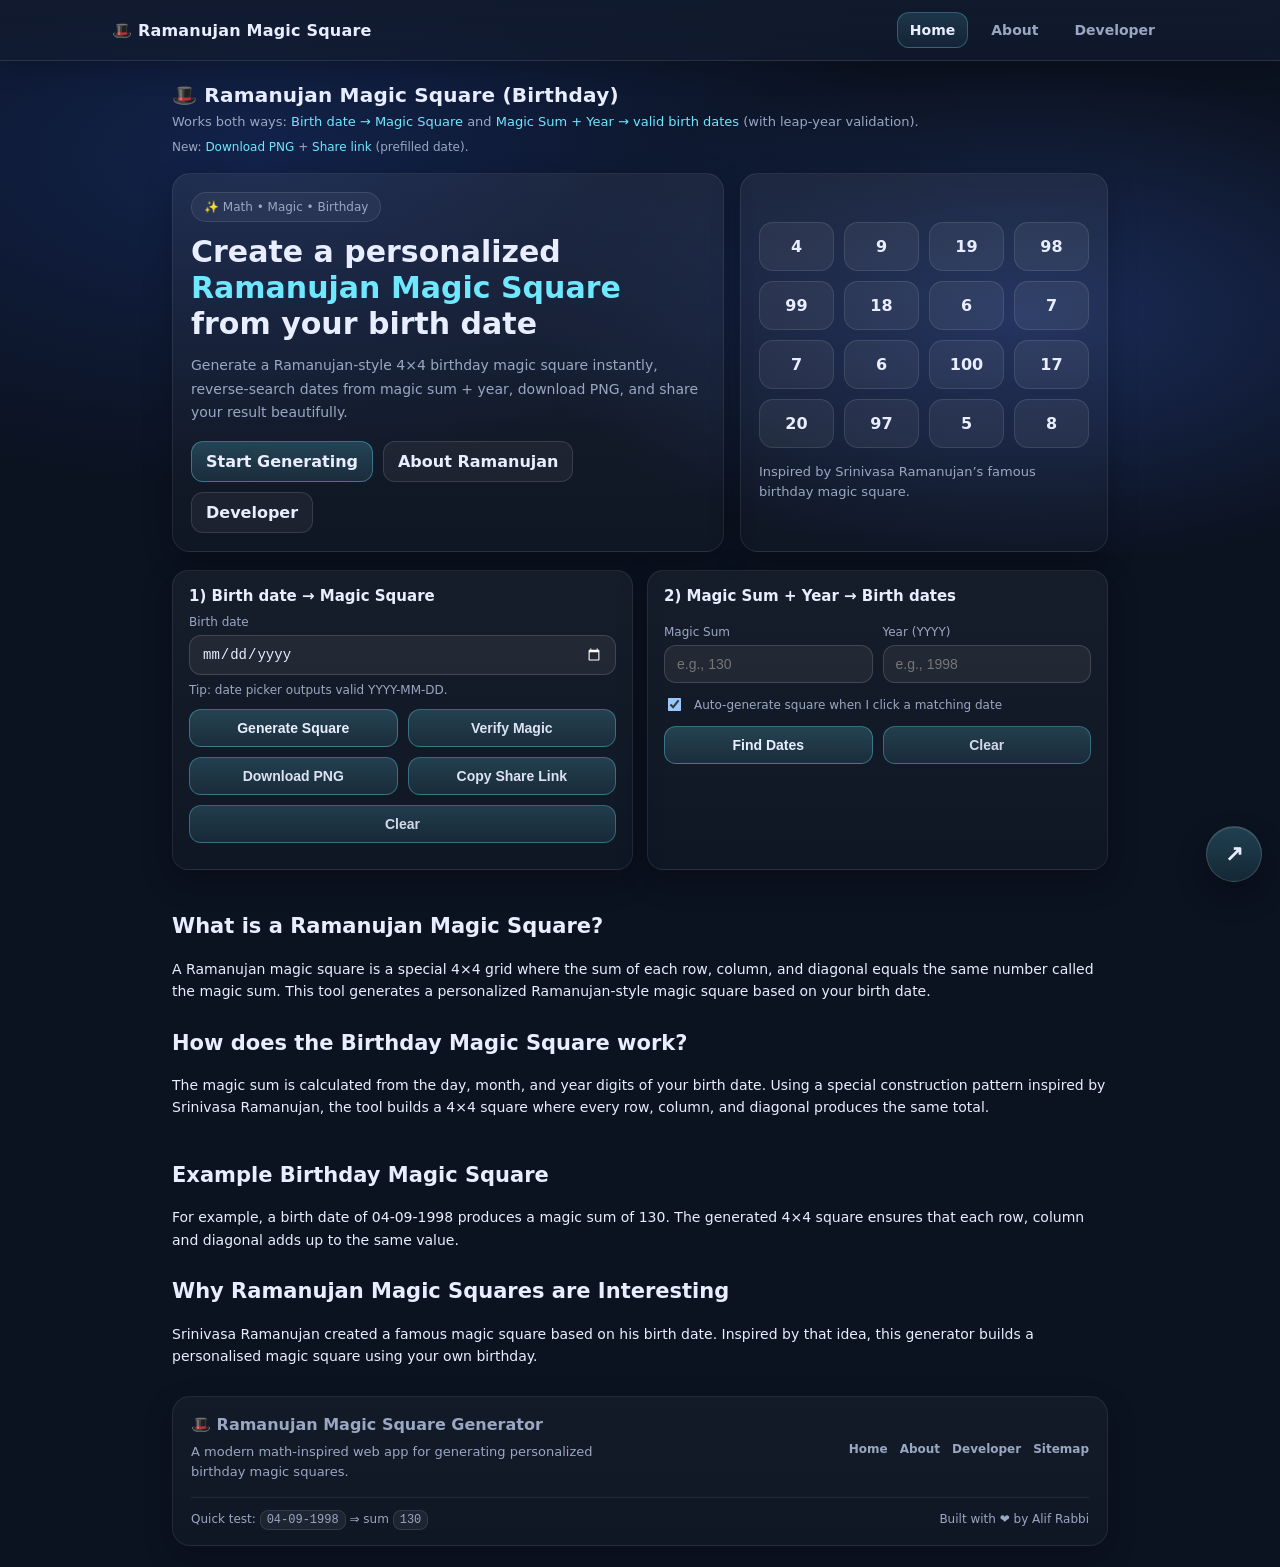
==== commit 41125728: "Update index.html" ====
--- a/index.html
+++ b/index.html
@@ -1,7 +1,5 @@
 <!doctype html>
 <html lang="en">
-<link rel="stylesheet" href="./nav.css" />
-<script defer src="./nav.js"></script>
 
 <head>
 
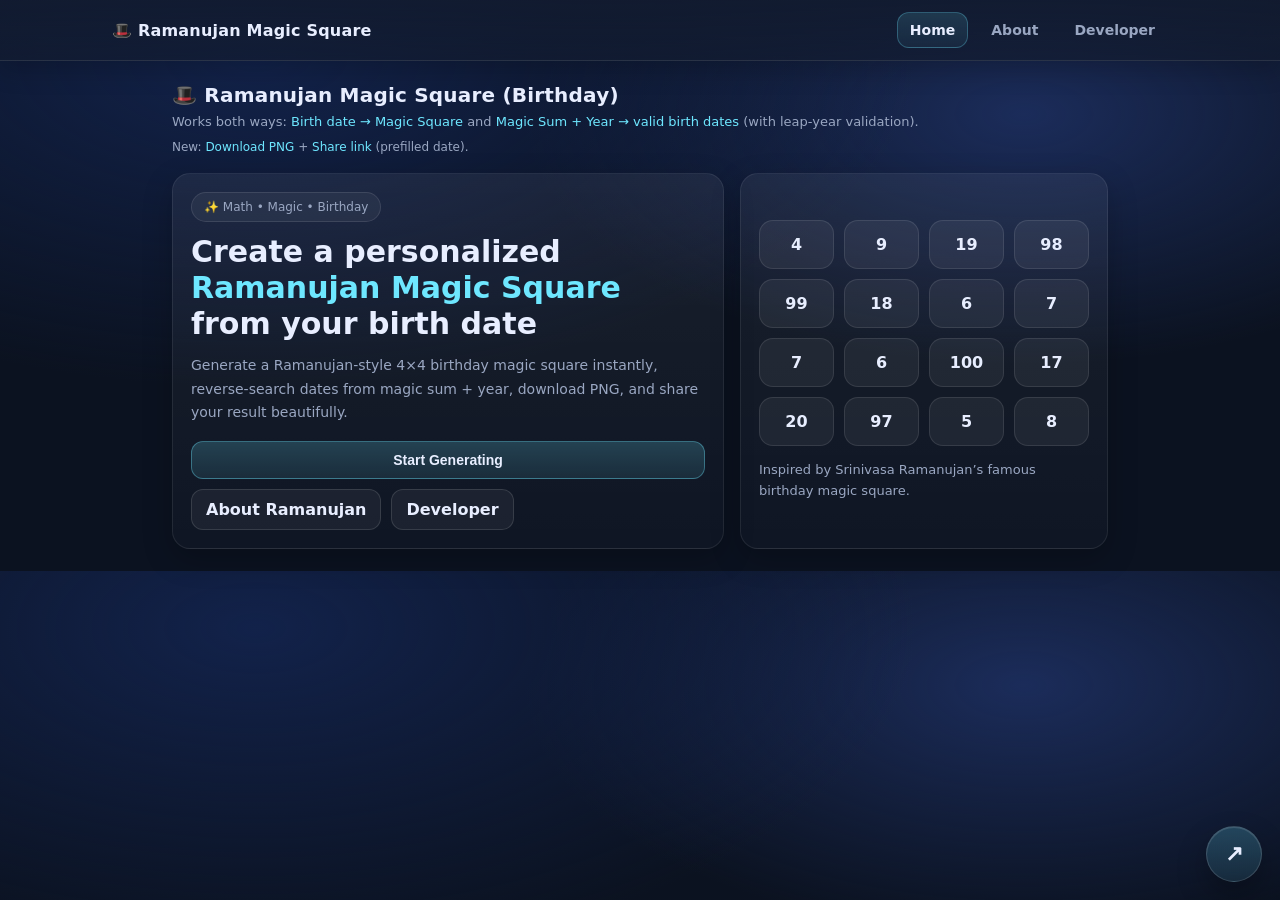
==== commit fd13e2ce: "Update index.html" ====
--- a/index.html
+++ b/index.html
@@ -1,8 +1,6 @@
 <!doctype html>
 <html lang="en">
-
 <head>
-
   <meta charset="utf-8" />
   <meta name="google-site-verification" content="lwmIH0COVe7Sf23P18kkecGNqi7TehryeBCQibFoxdU" />
   <meta name="viewport" content="width=device-width,initial-scale=1" />
@@ -12,38 +10,49 @@
   <link rel="preload" as="image" href="./assets/og-image.png" />
 
   <title>Ramanujan Magic Square Generator – Birthday 4×4 Magic Square Calculator</title>
-  <meta name="description"
-    content="Generate a Ramanujan-style 4x4 birthday magic square instantly. Calculate magic sum, reverse-search birth dates, download PNG, and share your personalized magic square." />
+  <meta
+    name="description"
+    content="Generate a Ramanujan-style 4x4 birthday magic square instantly. Calculate magic sum, reverse-search birth dates, download PNG, and share your personalized magic square."
+  />
   <meta name="robots" content="index,follow" />
 
   <link rel="canonical" href="https://alif1601.github.io/ramanujan-magic-square/" />
 
   <meta property="og:title" content="Ramanujan Magic Square Generator (Birthday Calculator)" />
-  <meta property="og:description"
-    content="Generate a Ramanujan-style birthday magic square instantly. Enter your birth date to create a 4×4 magic square, download PNG, and share your personalized result." />
+  <meta
+    property="og:description"
+    content="Generate a Ramanujan-style birthday magic square instantly. Enter your birth date to create a 4×4 magic square, download PNG, and share your personalized result."
+  />
   <meta property="og:type" content="website" />
   <meta property="og:url" content="https://alif1601.github.io/ramanujan-magic-square/" />
   <meta property="og:image" content="https://alif1601.github.io/ramanujan-magic-square/assets/og-image.png" />
 
-
   <meta name="twitter:card" content="summary_large_image" />
   <meta name="twitter:title" content="Ramanujan Magic Square Generator – Birthday 4×4 Magic Square Calculator" />
-  <meta name="twitter:description"
-    content="Generate a Ramanujan-style 4×4 birthday magic square instantly. Download PNG and share links." />
+  <meta
+    name="twitter:description"
+    content="Generate a Ramanujan-style 4×4 birthday magic square instantly. Download PNG and share links."
+  />
   <meta name="twitter:image" content="https://alif1601.github.io/ramanujan-magic-square/assets/og-image.png" />
 
   <link rel="manifest" href="./site.webmanifest" />
   <link rel="icon" href="./assets/favicon.svg" type="image/svg+xml" />
   <link rel="apple-touch-icon" href="./assets/apple-touch-icon.png" />
 
-  <meta http-equiv="Content-Security-Policy" content="default-src 'self';
-               img-src 'self' data: https:;
-               style-src 'self' 'unsafe-inline';
-               script-src 'self' 'unsafe-inline' https://www.googletagmanager.com https://www.google-analytics.com;
-               connect-src 'self' https://www.google-analytics.com https://region1.google-analytics.com;
-               object-src 'none';
-               base-uri 'self';
-               frame-ancestors 'none';" />
+  <meta
+    http-equiv="Content-Security-Policy"
+    content="default-src 'self';
+             img-src 'self' data: https:;
+             style-src 'self' 'unsafe-inline';
+             script-src 'self' 'unsafe-inline' https://www.googletagmanager.com https://www.google-analytics.com;
+             connect-src 'self' https://www.google-analytics.com https://region1.google-analytics.com;
+             object-src 'none';
+             base-uri 'self';
+             frame-ancestors 'none';"
+  />
+
+  <link rel="stylesheet" href="./nav.css" />
+  <script defer src="./nav.js"></script>
 
   <style>
     :root {
@@ -52,7 +61,7 @@
       --muted: #9aa7c2;
       --text: #e8eeff;
       --accent: #6ee7ff;
-      --good: #7CFF9A;
+      --good: #7cff9a;
       --bad: #ff7c7c;
     }
 
@@ -87,7 +96,7 @@
     h1 {
       margin: 0;
       font-size: 20px;
-      letter-spacing: .2px;
+      letter-spacing: 0.2px;
     }
 
     .sub {
@@ -111,11 +120,11 @@
     }
 
     .card {
-      background: linear-gradient(180deg, rgba(255, 255, 255, .05), rgba(255, 255, 255, .02));
-      border: 1px solid rgba(255, 255, 255, .08);
+      background: linear-gradient(180deg, rgba(255, 255, 255, 0.05), rgba(255, 255, 255, 0.02));
+      border: 1px solid rgba(255, 255, 255, 0.08);
       border-radius: 16px;
       padding: 16px;
-      box-shadow: 0 10px 30px rgba(0, 0, 0, .25);
+      box-shadow: 0 10px 30px rgba(0, 0, 0, 0.25);
     }
 
     .card h2 {
@@ -133,9 +142,9 @@
     input,
     button {
       width: 100%;
-      background: rgba(255, 255, 255, .06);
+      background: rgba(255, 255, 255, 0.06);
       color: var(--text);
-      border: 1px solid rgba(255, 255, 255, .14);
+      border: 1px solid rgba(255, 255, 255, 0.14);
       border-radius: 12px;
       padding: 10px 12px;
       outline: none;
@@ -143,15 +152,15 @@
     }
 
     input:focus {
-      border-color: rgba(110, 231, 255, .55);
-      box-shadow: 0 0 0 3px rgba(110, 231, 255, .16);
+      border-color: rgba(110, 231, 255, 0.55);
+      box-shadow: 0 0 0 3px rgba(110, 231, 255, 0.16);
     }
 
     button {
       cursor: pointer;
-      background: linear-gradient(180deg, rgba(110, 231, 255, .20), rgba(110, 231, 255, .10));
-      border-color: rgba(110, 231, 255, .35);
-      transition: transform .05s ease;
+      background: linear-gradient(180deg, rgba(110, 231, 255, 0.2), rgba(110, 231, 255, 0.1));
+      border-color: rgba(110, 231, 255, 0.35);
+      transition: transform 0.05s ease;
       font-weight: 700;
     }
 
@@ -201,10 +210,10 @@
     table.square {
       border-collapse: separate;
       border-spacing: 8px;
-      background: rgba(0, 0, 0, .18);
+      background: rgba(0, 0, 0, 0.18);
       padding: 10px;
       border-radius: 14px;
-      border: 1px solid rgba(255, 255, 255, .08);
+      border: 1px solid rgba(255, 255, 255, 0.08);
       min-width: 260px;
     }
 
@@ -212,8 +221,8 @@
       text-align: center;
       padding: 10px 8px;
       min-width: 54px;
-      background: rgba(255, 255, 255, .06);
-      border: 1px solid rgba(255, 255, 255, .10);
+      background: rgba(255, 255, 255, 0.06);
+      border: 1px solid rgba(255, 255, 255, 0.1);
       border-radius: 12px;
       font-variant-numeric: tabular-nums;
       font-weight: 750;
@@ -225,8 +234,8 @@
       gap: 8px;
       padding: 8px 10px;
       border-radius: 999px;
-      border: 1px solid rgba(255, 255, 255, .10);
-      background: rgba(255, 255, 255, .05);
+      border: 1px solid rgba(255, 255, 255, 0.1);
+      background: rgba(255, 255, 255, 0.05);
       font-size: 12px;
       color: var(--muted);
       margin-top: 8px;
@@ -245,15 +254,15 @@
       max-height: 260px;
       overflow: auto;
       border-radius: 12px;
-      border: 1px solid rgba(255, 255, 255, .10);
-      background: rgba(0, 0, 0, .18);
+      border: 1px solid rgba(255, 255, 255, 0.1);
+      background: rgba(0, 0, 0, 0.18);
     }
 
     .results button.item {
       width: 100%;
       text-align: left;
       border: 0;
-      border-bottom: 1px solid rgba(255, 255, 255, .08);
+      border-bottom: 1px solid rgba(255, 255, 255, 0.08);
       border-radius: 0;
       background: transparent;
       padding: 10px 12px;
@@ -261,7 +270,7 @@
     }
 
     .results button.item:hover {
-      background: rgba(255, 255, 255, .05);
+      background: rgba(255, 255, 255, 0.05);
     }
 
     .results button.item:last-child {
@@ -277,8 +286,8 @@
     code.kbd {
       padding: 2px 6px;
       border-radius: 8px;
-      background: rgba(255, 255, 255, .06);
-      border: 1px solid rgba(255, 255, 255, .10);
+      background: rgba(255, 255, 255, 0.06);
+      border: 1px solid rgba(255, 255, 255, 0.1);
     }
 
     a {
@@ -306,9 +315,7 @@
       padding: 10px 16px;
       border-radius: 12px;
       border: 1px solid rgba(255, 255, 255, 0.16);
-      background: linear-gradient(180deg,
-          rgba(255, 255, 255, 0.16),
-          rgba(255, 255, 255, 0.08));
+      background: linear-gradient(180deg, rgba(255, 255, 255, 0.16), rgba(255, 255, 255, 0.08));
       color: #e8eeff;
       backdrop-filter: blur(14px);
       -webkit-backdrop-filter: blur(14px);
@@ -323,9 +330,7 @@
     }
 
     .update-btn:hover {
-      background: linear-gradient(180deg,
-          rgba(110, 231, 255, 0.26),
-          rgba(110, 231, 255, 0.12));
+      background: linear-gradient(180deg, rgba(110, 231, 255, 0.26), rgba(110, 231, 255, 0.12));
       border-color: rgba(110, 231, 255, 0.48);
       box-shadow:
         0 12px 28px rgba(0, 0, 0, 0.28),
@@ -352,7 +357,7 @@
     .hero-banner {
       margin-top: 18px;
       display: grid;
-      grid-template-columns: 1.2fr .8fr;
+      grid-template-columns: 1.2fr 0.8fr;
       gap: 16px;
       align-items: stretch;
     }
@@ -365,11 +370,11 @@
 
     .hero-copy,
     .hero-panel {
-      background: linear-gradient(180deg, rgba(255, 255, 255, .06), rgba(255, 255, 255, .02));
-      border: 1px solid rgba(255, 255, 255, .08);
+      background: linear-gradient(180deg, rgba(255, 255, 255, 0.06), rgba(255, 255, 255, 0.02));
+      border: 1px solid rgba(255, 255, 255, 0.08);
       border-radius: 18px;
       padding: 18px;
-      box-shadow: 0 10px 30px rgba(0, 0, 0, .22);
+      box-shadow: 0 10px 30px rgba(0, 0, 0, 0.22);
     }
 
     .hero-badge {
@@ -378,8 +383,8 @@
       gap: 8px;
       padding: 7px 12px;
       border-radius: 999px;
-      border: 1px solid rgba(255, 255, 255, .10);
-      background: rgba(255, 255, 255, .05);
+      border: 1px solid rgba(255, 255, 255, 0.1);
+      background: rgba(255, 255, 255, 0.05);
       color: var(--muted);
       font-size: 12px;
       margin-bottom: 12px;
@@ -418,30 +423,31 @@
       padding: 10px 14px;
       border-radius: 12px;
       font-weight: 700;
-      transition: .18s ease;
-      border: 1px solid rgba(255, 255, 255, .12);
+      transition: 0.18s ease;
+      border: 1px solid rgba(255, 255, 255, 0.12);
+      cursor: pointer;
     }
 
     .hero-btn.primary {
       color: var(--text);
-      background: linear-gradient(180deg, rgba(110, 231, 255, .20), rgba(110, 231, 255, .10));
-      border-color: rgba(110, 231, 255, .35);
+      background: linear-gradient(180deg, rgba(110, 231, 255, 0.2), rgba(110, 231, 255, 0.1));
+      border-color: rgba(110, 231, 255, 0.35);
     }
 
     .hero-btn.primary:hover {
       transform: translateY(-1px);
-      background: linear-gradient(180deg, rgba(110, 231, 255, .26), rgba(110, 231, 255, .12));
+      background: linear-gradient(180deg, rgba(110, 231, 255, 0.26), rgba(110, 231, 255, 0.12));
     }
 
     .hero-btn.secondary {
       color: var(--text);
-      background: rgba(255, 255, 255, .05);
+      background: rgba(255, 255, 255, 0.05);
     }
 
     .hero-btn.secondary:hover {
       transform: translateY(-1px);
-      border-color: rgba(110, 231, 255, .35);
-      background: rgba(110, 231, 255, .08);
+      border-color: rgba(110, 231, 255, 0.35);
+      background: rgba(110, 231, 255, 0.08);
     }
 
     .hero-panel {
@@ -460,8 +466,8 @@
       text-align: center;
       padding: 14px 8px;
       border-radius: 14px;
-      background: rgba(255, 255, 255, .06);
-      border: 1px solid rgba(255, 255, 255, .10);
+      background: rgba(255, 255, 255, 0.06);
+      border: 1px solid rgba(255, 255, 255, 0.1);
       font-weight: 800;
       font-variant-numeric: tabular-nums;
     }
@@ -477,9 +483,9 @@
       margin-top: 28px;
       padding: 18px;
       border-radius: 18px;
-      border: 1px solid rgba(255, 255, 255, .08);
-      background: linear-gradient(180deg, rgba(255, 255, 255, .04), rgba(255, 255, 255, .02));
-      box-shadow: 0 10px 30px rgba(0, 0, 0, .18);
+      border: 1px solid rgba(255, 255, 255, 0.08);
+      background: linear-gradient(180deg, rgba(255, 255, 255, 0.04), rgba(255, 255, 255, 0.02));
+      box-shadow: 0 10px 30px rgba(0, 0, 0, 0.18);
     }
 
     .pro-footer-top {
@@ -522,7 +528,7 @@
     .pro-footer-bottom {
       margin-top: 14px;
       padding-top: 14px;
-      border-top: 1px solid rgba(255, 255, 255, .08);
+      border-top: 1px solid rgba(255, 255, 255, 0.08);
       display: flex;
       justify-content: space-between;
       gap: 12px;
@@ -542,8 +548,7 @@
   "url": "https://alif1601.github.io/ramanujan-magic-square/",
   "description": "Generate Ramanujan-style 4x4 birthday magic squares and reverse-search dates from Magic Sum and Year."
 }
-  
-</script>
+  </script>
 
   <script type="application/ld+json">
 {
@@ -576,45 +581,40 @@
     }
   ]
 }
-</script>
-
-
-  <!-- Google Analytics -->
+  </script>
+
   <script async src="https://www.googletagmanager.com/gtag/js?id=G-GKW99BFEE0"></script>
   <script>
     window.dataLayer = window.dataLayer || [];
     function gtag() { dataLayer.push(arguments); }
-    gtag('js', new Date());
-
-    gtag('config', 'G-GKW99BFEE0');
+    gtag("js", new Date());
+    gtag("config", "G-GKW99BFEE0");
   </script>
-  <link rel="stylesheet" href="./nav.css" />
-  <script defer src="./nav.js"></script>
 </head>
 
 <body>
   <div id="updateBanner" style="
-  display:none;
-  position: fixed;
-  left: 14px;
-  right: 14px;
-  bottom: 14px;
-  z-index: 9999;
-  background: linear-gradient(
-    180deg,
-    rgba(18,27,47,0.82),
-    rgba(18,27,47,0.68)
-  );
-  backdrop-filter: blur(18px);
-  -webkit-backdrop-filter: blur(18px);
-  border: 1px solid rgba(255,255,255,.12);
-  border-radius: 16px;
-  padding: 14px;
-  box-shadow:
-    0 12px 32px rgba(0,0,0,.38),
-    inset 0 1px 0 rgba(255,255,255,.08);
-  color: #e8eeff;
-">
+    display:none;
+    position: fixed;
+    left: 14px;
+    right: 14px;
+    bottom: 14px;
+    z-index: 9999;
+    background: linear-gradient(
+      180deg,
+      rgba(18,27,47,0.82),
+      rgba(18,27,47,0.68)
+    );
+    backdrop-filter: blur(18px);
+    -webkit-backdrop-filter: blur(18px);
+    border: 1px solid rgba(255,255,255,.12);
+    border-radius: 16px;
+    padding: 14px;
+    box-shadow:
+      0 12px 32px rgba(0,0,0,.38),
+      inset 0 1px 0 rgba(255,255,255,.08);
+    color: #e8eeff;
+  ">
     <div style="display:flex; gap:12px; align-items:center; justify-content:space-between; flex-wrap:wrap;">
       <div style="font-size:13px; line-height:1.5;">
         🔄 <b>New version available.</b> Refresh to update your app.
@@ -653,7 +653,7 @@
         </p>
 
         <div class="hero-actions">
-          <a class="hero-btn primary" href="#generator">Start Generating</a>
+          <button class="hero-btn primary" id="startGeneratingBtn" type="button">Start Generating</button>
           <a class="hero-btn secondary" href="./about.html">About Ramanujan</a>
           <a class="hero-btn secondary" href="./developer.html">Developer</a>
         </div>
@@ -661,174 +661,160 @@
 
       <div class="hero-panel">
         <div class="mini-square">
-          <div>4</div>
-          <div>9</div>
-          <div>19</div>
-          <div>98</div>
-          <div>99</div>
-          <div>18</div>
-          <div>6</div>
-          <div>7</div>
-          <div>7</div>
-          <div>6</div>
-          <div>100</div>
-          <div>17</div>
-          <div>20</div>
-          <div>97</div>
-          <div>5</div>
-          <div>8</div>
+          <div>4</div><div>9</div><div>19</div><div>98</div>
+          <div>99</div><div>18</div><div>6</div><div>7</div>
+          <div>7</div><div>6</div><div>100</div><div>17</div>
+          <div>20</div><div>97</div><div>5</div><div>8</div>
         </div>
         <div class="hero-note">Inspired by Srinivasa Ramanujan’s famous birthday magic square.</div>
       </div>
     </section>
 
-    <div class="grid">
-      <section class="card" id="generator" aria-label="Birth date to Magic Square">
-        <h2>1) Birth date → Magic Square</h2>
-
-        <label for="dob">Birth date</label>
-        <input id="dob" type="date" />
-
-        <div class="hint">Tip: date picker outputs valid YYYY-MM-DD.</div>
-
-        <div style="margin-top:12px; display:flex; gap:10px; flex-wrap:wrap;">
-          <button id="btnGen" type="button" style="flex:1; min-width:180px;">Generate Square</button>
-          <button id="btnVerify1" type="button" style="flex:1; min-width:180px; opacity:.95;">Verify Magic</button>
-          <button id="btnPng1" type="button" style="flex:1; min-width:180px; opacity:.95;">Download PNG</button>
-          <button id="btnShare1" type="button" style="flex:1; min-width:180px; opacity:.95;">Copy Share Link</button>
-          <button id="btnClear1" type="button" style="flex:1; min-width:140px; opacity:.9;">Clear</button>
-        </div>
-
-        <div id="msg1" class="msg" role="status" aria-live="polite"></div>
-
-        <div id="out1" class="sq-wrap" style="display:none;">
-          <div>
-            <table class="square" id="sq1" aria-label="Generated magic square"></table>
-            <div class="pill">Magic Sum: <b id="sum1"></b></div>
-            <div class="pill">Top row: <b id="toprow1"></b></div>
-            <div class="pill">Verify: <b id="verify1"></b></div>
+    <div id="mainContent" style="display:none;">
+      <div class="grid">
+        <section class="card" id="generator" aria-label="Birth date to Magic Square">
+          <h2>1) Birth date → Magic Square</h2>
+
+          <label for="dob">Birth date</label>
+          <input id="dob" type="date" />
+
+          <div class="hint">Tip: date picker outputs valid YYYY-MM-DD.</div>
+
+          <div style="margin-top:12px; display:flex; gap:10px; flex-wrap:wrap;">
+            <button id="btnGen" type="button" style="flex:1; min-width:180px;">Generate Square</button>
+            <button id="btnVerify1" type="button" style="flex:1; min-width:180px; opacity:.95;">Verify Magic</button>
+            <button id="btnPng1" type="button" style="flex:1; min-width:180px; opacity:.95;">Download PNG</button>
+            <button id="btnShare1" type="button" style="flex:1; min-width:180px; opacity:.95;">Copy Share Link</button>
+            <button id="btnClear1" type="button" style="flex:1; min-width:140px; opacity:.9;">Clear</button>
           </div>
-          <div style="flex:1; min-width:220px;">
-            <div class="pill">Formula: <b>S = d + m + (y/100) + (y%100)</b></div>
-            <div class="hint" style="margin-top:10px;">
-              This generates a true 4×4 magic square (all rows/cols/diagonals sum to S).
+
+          <div id="msg1" class="msg" role="status" aria-live="polite"></div>
+
+          <div id="out1" class="sq-wrap" style="display:none;">
+            <div>
+              <table class="square" id="sq1" aria-label="Generated magic square"></table>
+              <div class="pill">Magic Sum: <b id="sum1"></b></div>
+              <div class="pill">Top row: <b id="toprow1"></b></div>
+              <div class="pill">Verify: <b id="verify1"></b></div>
             </div>
-            <div class="hint" style="margin-top:6px;">
-              Share link example: <code class="kbd">?d=4&m=9&y=1998</code>
-            </div>
-          </div>
-        </div>
-      </section>
-
-      <section class="card" aria-label="Reverse search from Magic Sum and Year">
-        <h2>2) Magic Sum + Year → Birth dates</h2>
-
-        <div class="row">
-          <div>
-            <label for="sumIn">Magic Sum</label>
-            <input id="sumIn" type="number" inputmode="numeric" placeholder="e.g., 130" />
-          </div>
-          <div>
-            <label for="yearIn">Year (YYYY)</label>
-            <input id="yearIn" type="number" inputmode="numeric" placeholder="e.g., 1998" />
-          </div>
-        </div>
-
-        <label for="autoSquare" style="display:flex; gap:10px; align-items:center; margin-top:12px;">
-          <input id="autoSquare" type="checkbox" style="width:auto; transform: scale(1.05);" checked />
-          Auto-generate square when I click a matching date
-        </label>
-
-        <div style="margin-top:12px; display:flex; gap:10px; flex-wrap:wrap;">
-          <button id="btnFind" type="button" style="flex:1; min-width:180px;">Find Dates</button>
-          <button id="btnClear2" type="button" style="flex:1; min-width:140px; opacity:.9;">Clear</button>
-        </div>
-
-        <div id="msg2" class="msg" role="status" aria-live="polite"></div>
-
-        <div id="resultBox" style="display:none;">
-          <div class="pill">Matches found: <b id="count2"></b></div>
-          <div class="results" id="results" aria-label="Matching dates list"></div>
-
-          <div id="picked" style="display:none; margin-top:12px;">
-            <div class="pill">Selected date: <b id="pickedDate"></b></div>
-            <div class="sq-wrap">
-              <table class="square" id="sq2" aria-label="Magic square for selected date"></table>
-              <div>
-                <div class="pill">Magic Sum: <b id="sum2"></b></div>
-                <div class="pill">Top row: <b id="toprow2"></b></div>
-                <div class="pill">Verify: <b id="verify2"></b></div>
-
-                <button id="btnVerify2" type="button" style="margin-top:10px;">Verify Magic</button>
-                <button id="btnPng2" type="button" style="margin-top:10px;">Download PNG</button>
-                <button id="btnShare2" type="button" style="margin-top:10px;">Copy Share Link</button>
+            <div style="flex:1; min-width:220px;">
+              <div class="pill">Formula: <b>S = d + m + (y/100) + (y%100)</b></div>
+              <div class="hint" style="margin-top:10px;">
+                This generates a true 4×4 magic square (all rows/cols/diagonals sum to S).
+              </div>
+              <div class="hint" style="margin-top:6px;">
+                Share link example: <code class="kbd">?d=4&m=9&y=1998</code>
               </div>
             </div>
           </div>
-        </div>
+        </section>
+
+        <section class="card" aria-label="Reverse search from Magic Sum and Year">
+          <h2>2) Magic Sum + Year → Birth dates</h2>
+
+          <div class="row">
+            <div>
+              <label for="sumIn">Magic Sum</label>
+              <input id="sumIn" type="number" inputmode="numeric" placeholder="e.g., 130" />
+            </div>
+            <div>
+              <label for="yearIn">Year (YYYY)</label>
+              <input id="yearIn" type="number" inputmode="numeric" placeholder="e.g., 1998" />
+            </div>
+          </div>
+
+          <label for="autoSquare" style="display:flex; gap:10px; align-items:center; margin-top:12px;">
+            <input id="autoSquare" type="checkbox" style="width:auto; transform: scale(1.05);" checked />
+            Auto-generate square when I click a matching date
+          </label>
+
+          <div style="margin-top:12px; display:flex; gap:10px; flex-wrap:wrap;">
+            <button id="btnFind" type="button" style="flex:1; min-width:180px;">Find Dates</button>
+            <button id="btnClear2" type="button" style="flex:1; min-width:140px; opacity:.9;">Clear</button>
+          </div>
+
+          <div id="msg2" class="msg" role="status" aria-live="polite"></div>
+
+          <div id="resultBox" style="display:none;">
+            <div class="pill">Matches found: <b id="count2"></b></div>
+            <div class="results" id="results" aria-label="Matching dates list"></div>
+
+            <div id="picked" style="display:none; margin-top:12px;">
+              <div class="pill">Selected date: <b id="pickedDate"></b></div>
+              <div class="sq-wrap">
+                <table class="square" id="sq2" aria-label="Magic square for selected date"></table>
+                <div>
+                  <div class="pill">Magic Sum: <b id="sum2"></b></div>
+                  <div class="pill">Top row: <b id="toprow2"></b></div>
+                  <div class="pill">Verify: <b id="verify2"></b></div>
+
+                  <button id="btnVerify2" type="button" style="margin-top:10px;">Verify Magic</button>
+                  <button id="btnPng2" type="button" style="margin-top:10px;">Download PNG</button>
+                  <button id="btnShare2" type="button" style="margin-top:10px;">Copy Share Link</button>
+                </div>
+              </div>
+            </div>
+          </div>
+        </section>
+      </div>
+
+      <section class="seo-section">
+        <h2>What is a Ramanujan Magic Square?</h2>
+        <p>
+          A Ramanujan magic square is a special 4×4 grid where the sum of each row,
+          column, and diagonal equals the same number called the magic sum.
+          This tool generates a personalized Ramanujan-style magic square
+          based on your birth date.
+        </p>
+
+        <h2>How does the Birthday Magic Square work?</h2>
+        <p>
+          The magic sum is calculated from the day, month, and year digits of
+          your birth date. Using a special construction pattern inspired by
+          Srinivasa Ramanujan, the tool builds a 4×4 square where every row,
+          column, and diagonal produces the same total.
+        </p>
       </section>
-    </div>
-
-    <section class="seo-section">
-      <h2>What is a Ramanujan Magic Square?</h2>
-      <p>
-        A Ramanujan magic square is a special 4×4 grid where the sum of each row,
-        column, and diagonal equals the same number called the magic sum.
-        This tool generates a personalized Ramanujan-style magic square
-        based on your birth date.
-      </p>
-
-      <h2>How does the Birthday Magic Square work?</h2>
-      <p>
-        The magic sum is calculated from the day, month, and year digits of
-        your birth date. Using a special construction pattern inspired by
-        Srinivasa Ramanujan, the tool builds a 4×4 square where every row,
-        column, and diagonal produces the same total.
-      </p>
-    </section>
-
-    <section class="seo-section">
-
-      <h2>Example Birthday Magic Square</h2>
-
-      <p>
-        For example, a birth date of 04-09-1998 produces a magic sum of 130.
-        The generated 4×4 square ensures that each row, column and diagonal
-        adds up to the same value.
-      </p>
-
-      <h2>Why Ramanujan Magic Squares are Interesting</h2>
-
-      <p>
-        Srinivasa Ramanujan created a famous magic square based on his birth
-        date. Inspired by that idea, this generator builds a personalised
-        magic square using your own birthday.
-      </p>
-
-    </section>
-
-    <footer class="pro-footer">
-      <div class="pro-footer-top">
-        <div>
-          <div class="footer-brand">🎩 Ramanujan Magic Square Generator</div>
-          <div class="footer-text">
-            A modern math-inspired web app for generating personalized birthday magic squares.
+
+      <section class="seo-section">
+        <h2>Example Birthday Magic Square</h2>
+        <p>
+          For example, a birth date of 04-09-1998 produces a magic sum of 130.
+          The generated 4×4 square ensures that each row, column and diagonal
+          adds up to the same value.
+        </p>
+
+        <h2>Why Ramanujan Magic Squares are Interesting</h2>
+        <p>
+          Srinivasa Ramanujan created a famous magic square based on his birth
+          date. Inspired by that idea, this generator builds a personalised
+          magic square using your own birthday.
+        </p>
+      </section>
+
+      <footer class="pro-footer">
+        <div class="pro-footer-top">
+          <div>
+            <div class="footer-brand">🎩 Ramanujan Magic Square Generator</div>
+            <div class="footer-text">
+              A modern math-inspired web app for generating personalized birthday magic squares.
+            </div>
+          </div>
+
+          <div class="footer-links">
+            <a href="./index.html">Home</a>
+            <a href="./about.html">About</a>
+            <a href="./developer.html">Developer</a>
+            <a href="./sitemap.xml">Sitemap</a>
           </div>
         </div>
 
-        <div class="footer-links">
-          <a href="./index.html">Home</a>
-          <a href="./about.html">About</a>
-          <a href="./developer.html">Developer</a>
-          <a href="./sitemap.xml">Sitemap</a>
+        <div class="pro-footer-bottom">
+          <span>Quick test: <code class="kbd">04-09-1998</code> ⇒ sum <code class="kbd">130</code></span>
+          <span>Built with ❤️ by Alif Rabbi</span>
         </div>
-      </div>
-
-      <div class="pro-footer-bottom">
-        <span>Quick test: <code class="kbd">04-09-1998</code> ⇒ sum <code class="kbd">130</code></span>
-        <span>Built with ❤️ by Alif Rabbi</span>
-      </div>
-    </footer>
+      </footer>
+    </div>
   </div>
 
   <script>
@@ -908,7 +894,7 @@
     function isLeapYear(y) {
       if (y % 400 === 0) return true;
       if (y % 100 === 0) return false;
-      return (y % 4 === 0);
+      return y % 4 === 0;
     }
 
     function daysInMonth(m, y) {
@@ -992,19 +978,20 @@
         sums.push(s);
       }
 
-      let d1 = 0, d2 = 0;
+      let d1 = 0;
+      let d2 = 0;
       for (let i = 0; i < 4; i++) {
         d1 += sq[i][i];
         d2 += sq[i][3 - i];
       }
       sums.push(d1, d2);
 
-      const ok = sums.every(v => v === expectedSum);
+      const ok = sums.every((v) => v === expectedSum);
       if (ok) {
         return { ok: true, detail: `✅ All rows/cols/diagonals = ${expectedSum}` };
       }
 
-      const bad = sums.filter(v => v !== expectedSum);
+      const bad = sums.filter((v) => v !== expectedSum);
       return { ok: false, detail: `❌ Not magic. Expected ${expectedSum}, mismatches: ${bad.join(", ")}` };
     }
 
@@ -1148,8 +1135,31 @@
     const btnPng2 = document.getElementById("btnPng2");
     const btnShare2 = document.getElementById("btnShare2");
 
+    const startGeneratingBtn = document.getElementById("startGeneratingBtn");
+    const mainContent = document.getElementById("mainContent");
+
     let lastSq1 = null;
     let lastS1 = null;
+
+    function showMainContent(scrollToGenerator = false) {
+      if (!mainContent) return;
+      mainContent.style.display = "block";
+
+      if (scrollToGenerator) {
+        setTimeout(() => {
+          const generator = document.getElementById("generator");
+          if (generator) {
+            generator.scrollIntoView({ behavior: "smooth", block: "start" });
+          }
+        }, 80);
+      }
+    }
+
+    if (startGeneratingBtn && mainContent) {
+      startGeneratingBtn.addEventListener("click", () => {
+        showMainContent(true);
+      });
+    }
 
     btnGen.addEventListener("click", () => {
       const p = parseDateInput(dob.value);
@@ -1303,8 +1313,8 @@
         return;
       }
 
-      const cells = [...sq2.querySelectorAll("td")].map(td => Number(td.textContent));
-      if (cells.length !== 16 || cells.some(n => !Number.isFinite(n))) {
+      const cells = [...sq2.querySelectorAll("td")].map((td) => Number(td.textContent));
+      if (cells.length !== 16 || cells.some((n) => !Number.isFinite(n))) {
         setMsg(msg2, "No square found to verify.", "bad");
         return;
       }
@@ -1324,7 +1334,7 @@
     btnPng2.addEventListener("click", () => {
       const label = pickedDate.textContent?.trim();
       const expected = Number(sum2.textContent);
-      const cells = [...sq2.querySelectorAll("td")].map(td => Number(td.textContent));
+      const cells = [...sq2.querySelectorAll("td")].map((td) => Number(td.textContent));
 
       if (!label || !Number.isFinite(expected) || cells.length !== 16) {
         setMsg(msg2, "Select a date first.", "bad");
@@ -1377,10 +1387,10 @@
       const maxD = daysInMonth(m, y);
       if (m < 1 || m > 12 || d < 1 || d > maxD) return;
 
+      showMainContent(false);
       dob.value = `${String(y).padStart(4, "0")}-${pad2(m)}-${pad2(d)}`;
       btnGen.click();
     })();
   </script>
 </body>
-
 </html>
--- a/nav.css
+++ b/nav.css
@@ -19,6 +19,16 @@
   );
   border-bottom: 1px solid var(--nav-border);
   box-shadow: 0 10px 24px rgba(0, 0, 0, 0.18);
+  transition: all .2s ease;
+}
+
+.top-nav.scrolled {
+  background: linear-gradient(
+    180deg,
+    rgba(10, 18, 32, 0.96),
+    rgba(10, 18, 32, 0.84)
+  );
+  box-shadow: 0 12px 26px rgba(0, 0, 0, 0.28);
 }
 
 .top-nav-inner {
@@ -67,6 +77,42 @@
     rgba(110, 231, 255, 0.14),
     rgba(110, 231, 255, 0.06)
   );
+}
+
+.top-nav-toggle {
+  display: none;
+  width: 46px;
+  height: 46px;
+  border-radius: 12px;
+  border: 1px solid rgba(255,255,255,.12);
+  background: rgba(255,255,255,.04);
+  cursor: pointer;
+  padding: 0;
+  align-items: center;
+  justify-content: center;
+  flex-direction: column;
+  gap: 5px;
+}
+
+.top-nav-toggle span {
+  display: block;
+  width: 20px;
+  height: 2px;
+  background: #e8eeff;
+  border-radius: 999px;
+  transition: all .2s ease;
+}
+
+.top-nav-toggle.open span:nth-child(1) {
+  transform: translateY(7px) rotate(45deg);
+}
+
+.top-nav-toggle.open span:nth-child(2) {
+  opacity: 0;
+}
+
+.top-nav-toggle.open span:nth-child(3) {
+  transform: translateY(-7px) rotate(-45deg);
 }
 
 .floating-share {
@@ -150,13 +196,29 @@
   background: rgba(110,231,255,.08);
 }
 
-@media (max-width: 640px) {
+@media (max-width: 768px) {
   .top-nav-inner {
     padding: 10px 14px;
   }
 
-  .floating-share {
-    right: 14px;
-    bottom: 14px;
-  }
-}
+  .top-nav-toggle {
+    display: inline-flex;
+  }
+
+  .top-nav-links {
+    width: 100%;
+    display: none;
+    flex-direction: column;
+    align-items: stretch;
+    gap: 8px;
+    padding-top: 8px;
+  }
+
+  .top-nav-links.open {
+    display: flex;
+  }
+
+  .top-nav-link {
+    width: 100%;
+  }
+}
